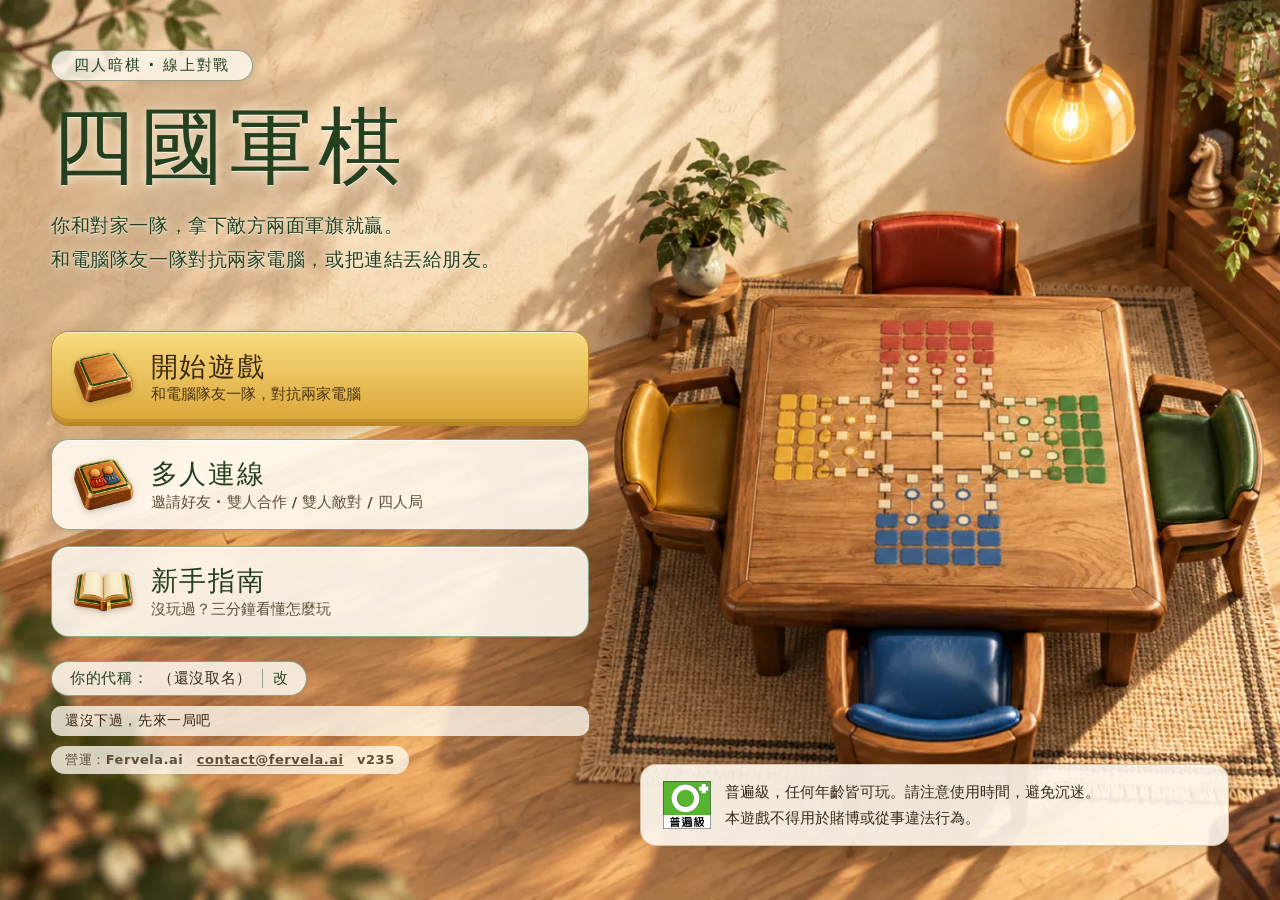
==== ui/index.html @ 12b1bbef "更新遊戲 2026-10-16 01:22" ====
<!doctype html>
<html lang="zh-Hant">
<head>
<meta charset="utf-8">
<meta name="viewport" content="width=device-width, initial-scale=1">
<!-- SEO：title 是唯一影響排名的那個（description 只決定搜尋結果的摘要長怎樣）。
     「線上版」「打開就能玩」「不用下載」是長尾關鍵字，也正是贏得過 App Store 的地方。 -->
<title>四國軍棋 線上版｜四人暗棋，打開就能玩</title>
<meta name="description" content="四個人兩兩一隊的軍棋，對家是你的隊友但你看不到他的棋子。可以一個人對三家電腦，不用下載、不用註冊、免費。">
<link rel="canonical" href="https://army.fervela.ai/ui/">
<meta property="og:type" content="website">
<meta property="og:url" content="https://army.fervela.ai/ui/">
<meta property="og:title" content="四國軍棋 線上版｜四人暗棋，打開就能玩">
<meta property="og:description" content="四個人，兩兩一隊。對家是你的隊友，但你看不到他的棋子。打開就能玩，不用下載、不用註冊。">
<meta property="og:image" content="https://army.fervela.ai/share.png">
<meta name="twitter:card" content="summary_large_image">
<link rel="stylesheet" href="theme.css?v=235">
<!-- 網站人次（T010，營運長 10/15）：Cloudflare 網站分析，不用 Cookie、不送網址參數；寫法照營運長給的一字不差 -->
<script defer src="https://static.cloudflareinsights.com/beacon.min.js" data-cf-beacon='{"token":"433e064bb2644552aaedad8b05834a93","spa":false}'></script>
</head>
<body>
<!-- 棋子的漸層：只是顏料，沒有任何遊戲意義。棋盤是 board.js 畫的，
     它只給每顆棋子 class；填什麼顏色由 theme.css 決定，這裡放的是 theme.css 引用的漸層。
     stop-color 用 CSS 變數，所以改隊色只要改 theme.css 一個地方。 -->
<svg id="paint-defs" width="0" height="0" aria-hidden="true" focusable="false"
     style="position:absolute; pointer-events:none"><defs>
  <linearGradient id="faceWood" x1="0" y1="0" x2="0" y2="1">
    <stop offset="0" stop-color="#fffdf4"/><stop offset="1" stop-color="#ead9ba"/>
  </linearGradient>
  <linearGradient id="face0" x1="0" y1="0" x2="0" y2="1">
    <stop offset="0" stop-color="#fffdf4" style="stop-color:color-mix(in srgb, var(--seat-0) 6%, #fffefa)"/>
    <stop offset="1" stop-color="#dfe6f4" style="stop-color:color-mix(in srgb, var(--seat-0) 16%, #f4ead6)"/>
  </linearGradient>
  <linearGradient id="face1" x1="0" y1="0" x2="0" y2="1">
    <stop offset="0" stop-color="#fffdf4" style="stop-color:color-mix(in srgb, var(--seat-1) 6%, #fffefa)"/>
    <stop offset="1" stop-color="#dcecdf" style="stop-color:color-mix(in srgb, var(--seat-1) 16%, #f4ead6)"/>
  </linearGradient>
  <linearGradient id="face2" x1="0" y1="0" x2="0" y2="1">
    <stop offset="0" stop-color="#fffdf4" style="stop-color:color-mix(in srgb, var(--seat-2) 6%, #fffefa)"/>
    <stop offset="1" stop-color="#f4dcd6" style="stop-color:color-mix(in srgb, var(--seat-2) 16%, #f4ead6)"/>
  </linearGradient>
  <linearGradient id="face3" x1="0" y1="0" x2="0" y2="1">
    <stop offset="0" stop-color="#fffdf4" style="stop-color:color-mix(in srgb, var(--seat-3) 6%, #fffefa)"/>
    <stop offset="1" stop-color="#f3e6c8" style="stop-color:color-mix(in srgb, var(--seat-3) 16%, #f4ead6)"/>
  </linearGradient>
  <linearGradient id="hide0" x1="0" y1="0" x2="0" y2="1">
    <stop offset="0" stop-color="#5b8bf0" style="stop-color:color-mix(in srgb, var(--seat-0) 78%, #ffffff)"/>
    <stop offset="1" stop-color="#1d4fbf" style="stop-color:color-mix(in srgb, var(--seat-0) 82%, #000000)"/>
  </linearGradient>
  <linearGradient id="hide1" x1="0" y1="0" x2="0" y2="1">
    <stop offset="0" stop-color="#4cc178" style="stop-color:color-mix(in srgb, var(--seat-1) 78%, #ffffff)"/>
    <stop offset="1" stop-color="#0f7a37" style="stop-color:color-mix(in srgb, var(--seat-1) 82%, #000000)"/>
  </linearGradient>
  <linearGradient id="hide2" x1="0" y1="0" x2="0" y2="1">
    <stop offset="0" stop-color="#c86459" style="stop-color:color-mix(in srgb, var(--seat-2) 78%, #ffffff)"/>
    <stop offset="1" stop-color="#972e22" style="stop-color:color-mix(in srgb, var(--seat-2) 82%, #000000)"/>
  </linearGradient>
  <linearGradient id="hide3" x1="0" y1="0" x2="0" y2="1">
    <stop offset="0" stop-color="#d5ac4c" style="stop-color:color-mix(in srgb, var(--seat-3) 78%, #ffffff)"/>
    <stop offset="1" stop-color="#a57914" style="stop-color:color-mix(in srgb, var(--seat-3) 82%, #000000)"/>
  </linearGradient>
</defs></svg>

<!-- 實驗中的棋路開關：用網址參數打開，預設關閉，朋友不受影響。
     例：?focus=8 ＝「集中打同一家」（量測見 engine/ai/ai.mjs 的 focusPull）。
     ⚠ 一定要放在這裡、用普通 script：模組（type=module）是延後執行的，
        寫在 app.js 裡會來不及——ai.mjs 在載入當下就讀走這個值了。 -->
<script>
  (function () {
    var f = Number(new URLSearchParams(location.search).get('focus'));
    if (isFinite(f) && f > 0) globalThis.__AI_W__ = { focusPull: f };
  })();
</script>

<!-- 進場畫面。Lynch 2026-09-05：「我希望我四國軍棋進場畫面也要是類似這樣好看的。」
     v234（B 款暖木，WO-army-1015-04）：背景改成 GPT 畫的棋館場景（img/home/bg-*.webp，
     由 theme.css 的 .landing 背景帶入），原本 board.js 斜擺畫的那盤棋拿掉——新背景圖桌上已經有一盤，
     兩盤疊在一起很怪。帶 ?room= 或 #lobby 進來的人會直接跳過這一頁。 -->
<div class="landing" id="landing" hidden>
  <div class="landing-inner">
    <div class="landing-top">
      <span class="landing-chip">四人暗棋 · 線上對戰</span>
      <h1 class="landing-title">四國軍棋</h1>
      <p class="landing-sub">你和對家一隊，拿下敵方兩面軍旗就贏。<br>和電腦隊友一隊對抗兩家電腦，或把連結丟給朋友。</p>
    </div>
    <!-- 手機上這段是空的：讓背景那張桌子露出來（卡片在下面） -->
    <div class="landing-gap" aria-hidden="true"></div>
    <div class="landing-cards">
      <!-- 卡片的 id 與點擊行為不要動（app.js 綁的是 id）；只換長相與圖示 -->
      <button class="landing-card landing-card--main" id="ldSolo">
        <img class="landing-card-icon" src="img/home/icon-start.webp?v=235" width="96" height="96" alt="">
        <span><b>開始遊戲</b><small>和電腦隊友一隊，對抗兩家電腦</small></span>
      </button>
      <button class="landing-card" id="ldOnline">
        <img class="landing-card-icon" src="img/home/icon-online.webp?v=235" width="96" height="96" alt="">
        <span><b>多人連線</b><small>邀請好友 · 雙人合作 / 雙人敵對 / 四人局</small></span>
      </button>
      <button class="landing-card" id="ldGuide">
        <img class="landing-card-icon" src="img/home/icon-guide.webp?v=235" width="96" height="96" alt="">
        <span><b>新手指南</b><small>沒玩過？三分鐘看懂怎麼玩</small></span>
      </button>
    </div>
    <div class="landing-meta">
      <p class="landing-foot">
        <button class="landing-name" id="ldRename" title="改代稱">你的代稱：<b id="ldName">—</b><span class="landing-name-edit">改</span></button>
      </p>
      <p class="landing-foot landing-stats" id="ldStats"></p>
      <div class="rating-note" id="ldRating">
        <img src="rating-general.png" width="48" height="48" alt="普遍級">
        <span>普遍級，任何年齡皆可玩。請注意使用時間，避免沉迷。<br>本遊戲不得用於賭博或從事違法行為。</span>
      </div>
      <p class="landing-foot landing-op">營運：Fervela.ai　<a href="mailto:contact@fervela.ai">contact@fervela.ai</a>　<span id="ldVer"></span></p>
    </div>
  </div>
</div>
<div class="app">
  <header class="topbar">
    <!-- 標題就是回首頁的入口（Lynch：「這頁回不到首頁？」）。
         不另外加按鈕：頂欄在手機上已經很擠，多一顆就會換行、把棋盤往下推。 -->
    <h1 class="title"><button class="title-home" id="home" title="回首頁">四國軍棋</button></h1>
    <!-- 版本號要看得到：回報問題時才分得出他看的是哪一版（Lynch 要求）。
         內容由 tools/bump-ui-version.sh 改的 ?v= 帶進來，不必另外維護。 -->
    <span class="uiver" id="uiVer" title="介面版本"></span>
    <!-- 對局代號要留在畫面上：討論棋局時大家是丟截圖的，代號不在圖裡就對不上是哪一局 -->
    <div class="gamecode" id="gameCode" title="這一局的代號，回報問題時附上它">—</div>
    <div class="turn" id="turn">準備中</div>
    <div class="controls">
      <label class="toggle debug-tools" id="modeTools" hidden>模式
        <select id="mode">
          <option value="solo" selected>單人（三家電腦）</option>
          <option value="coop">雙人合作（兩人一隊打電腦）</option>
          <option value="duelAI">雙人敵對（各帶一個電腦隊友）</option>
          <option value="duelTeam">雙人敵對（各控一整隊）</option>
        </select>
      </label>
      <!-- 手機上這一排會擠成兩列，把棋盤往下推。低頻的功能（音效、棋盤大小、
           重新開局）收進「⋯」，常用的（規則說明、認輸離開）留在外面。
           桌機不受影響：.controls-more 在寬螢幕是 display:contents，照常排成一列。 -->
      <span class="debug-tools" id="debugTools" hidden>
        <label class="toggle"><input type="checkbox" id="useSearch"> 電腦用搜尋（實驗中，目前較弱）</label>
        <label class="toggle"><input type="checkbox" id="revealAll"> 顯示全部（除錯用）</label>
      </span>
      <button class="btn debug-tools" id="sfx" hidden>音效</button>
      <button class="btn side-toggle" id="sideBtn" aria-label="座位與戰報">戰報</button>
      <button class="btn controls-toggle" id="moreBtn" aria-label="更多設定">⋯</button>
      <div class="controls-more" id="moreBox">
        <button class="btn" id="online">多人連線</button>
        <button class="btn" id="guide">規則說明</button>
        <button class="btn" id="resign">認輸離開</button>
        <label class="toggle"><input type="checkbox" id="soundOn" checked> 音效</label>
        <button class="btn" id="restart">重新開局</button>
      </div>
    </div>
  </header>

  <div class="setupbar" id="setupbar" hidden>
    <span class="setup-who" id="setupWho"></span>
    <span class="setup-timer" id="setupTimer"></span>
    <span class="setup-hint" id="setupHint">點兩顆自己的棋子即可互換位置</span>
    <span class="setup-actions">
      <button class="btn" id="btnName">代稱</button>
      <button class="btn" id="btnRandom">隨機重排</button>
      <button class="btn" id="btnSave">儲存陣型</button>
      <button class="btn" id="btnLoad">讀取陣型</button>
      <button class="btn" id="btnOtherSeat" hidden>編輯我的另一家</button>
      <button class="btn btn--primary" id="btnConfirm">確定佈陣</button>
    </span>
  </div>

  <main class="stage">
    <svg class="board" id="board" xmlns="http://www.w3.org/2000/svg"></svg>
  </main>

  <div class="modal" id="modal" hidden>
    <div class="modal-card">
      <h3 class="modal-title" id="modalTitle"></h3>
      <div class="modal-body" id="modalBody"></div>
      <div class="modal-actions" id="modalActions"></div>
    </div>
  </div>

  <!-- 配對大廳與等人畫面（v232，B 款暖木棋館）：原本是彈出框，現在是蓋住整個視窗的滿版頁。
       背景是 GPT 畫的空桌場景圖（img/lobby/），四個座位是疊在椅子上的真按鈕，內容由 app.js 的
       renderLobby／openMatchLobby（經由 lbHead、lbSeat、lbFoot）填。z-index 比彈出框低，改代稱、規則說明、被請離座的提示照樣蓋在它上面。 -->
  <div class="lobby-page" id="lobbyPage" hidden></div>

  <div class="overlay" id="overlay" hidden>
    <div class="overlay-card">
      <div class="overlay-emblem" id="overlayEmblem"></div>
      <h2 class="overlay-title" id="overlayTitle"></h2>
      <p class="overlay-sub" id="overlaySub"></p>
      <!-- 局名要出現在結算畫面：大家是丟截圖討論棋局的，代號不在圖裡就對不上是哪一局
           （Lynch：「勝利畫面希望也要秀出這局的名稱」）。 -->
      <p class="overlay-code" id="overlayCode"></p>
      <button class="btn btn--primary overlay-btn" id="overlayAgain">再玩一局</button>
    </div>
  </div>

  <aside class="side">
    <!-- 「換你囉」的橫幅（Lynch 要求）。不論輪到誰都佔一樣的高度——
         輪到別人時顯示「等 XX 出手」，所以它出現／消失不會推動下面的面板。 -->
    <div class="turnbanner" id="turnBanner"></div>
    <!-- 手機上座位與戰報收進「戰報」按鈕打開的面板，棋盤才不用跟它們搶一屏 -->
    <div class="side-sheet">
      <section class="panel">
        <h2 class="panel-title">座位</h2>
        <ul class="seats" id="seats"></ul>
      </section>
      <section class="panel">
        <h2 class="panel-title">戰報</h2>
        <ol class="log" id="log"></ol>
      </section>
    </div>
  </aside>
</div>
<script type="module" src="app.js?v=235"></script>
</body>
</html>
---- ui/theme.css ----
/* ─────────────────────────────────────────────────────────────
   theme.css — 這支檔案是「美術可以自由改」的地方。
   所有顏色、字體、尺寸、圓角、陰影都集中在這裡的變數。
   ⚠ 契約：HTML 結構與 class 名稱是程式定位用的，請不要更名或刪除；
     只改樣式與變數值。改壞了最多是難看，不會弄壞遊戲規則。
   ───────────────────────────────────────────────────────────── */
:root {
  /* 木頭質感版（2026-09-05）。方向：暖色木盤、輕陰影、字乾淨；
     立體感全部靠陰影與漸層做，不用 3D、不加圖檔（多一個檔就多一次載入）。 */
  --bg: #efe6d4;
  --panel-bg: #fffcf4;
  --panel-line: #e3d7bd;
  --ink: #241f18;
  --ink-soft: #756c5c;
  /* 盤上的字（棋子、盤邊對照表）永遠是「木頭上的墨」，跟介面文字分開兩套變數。
     這樣之後要把介面改成深色，盤上的字也不會跟著變白看不見。 */
  --board-ink: #1d1710;
  --board-ink-soft: #6b5a41;
  --line-road: #b39c76;
  --line-rail: #33291d;
  /* 棋盤木紋：三層疊出來——上方受光、細木紋、底色 */
  --wood-top: #e2c69c;
  --wood-bottom: #d3b586;
  --rail-width: 5px;
  --road-width: 1.6px;

  --seat-0: #2f5fd0;   /* 下家　藍 */
  --seat-1: #17864a;   /* 右家　綠 */
  /* v232：上家、左家照 B 款稿改成紅、黃（原本是橘 #d15a12、紫 #7c3fc4），跟大廳的紅椅、黃椅一致。
     黃色選芥末黃而不是亮黃：棋子上的字一律是深色墨（--board-ink）印在米白底上，對比 13:1；
     暗棋本身沒有字，但亮黃跟木頭盤面太接近，所以暗棋的黃邊另外壓深（見下方 .piece--seat3）。 */
  --seat-2: #b8382a;   /* 上家　紅（取稿上紅椅、紅棋的暖紅） */
  --seat-3: #c99419;   /* 左家　芥末黃 */

  --node-fill: #fffdf6;
  --camp-stroke: #c22a1f;
  --hq-fill: #fdf0cf;
  /* 暗棋不用統一的灰色，直接填該家的隊色，才分得出誰是誰 */
  --hidden-ink: #ffffff;
  --select-ring: #f59e0b;
  --move-dot: #10b981;

  --radius: 10px;
  --font: "PingFang TC", "Noto Sans TC", system-ui, sans-serif;
  --piece-font-size: 16.5px;

  /* 軍階符號顏色（CYC 風格：將官星、校官梅花、尉官槓） */
  --piece-fill: #f2f6f4;
  /* 三個階層必須是三個顏色。原本 --rank-star 與 --rank-bar 是同一個色碼 #e8b923，
     等於將官和尉官同色；--rank-plum 的橘褐跟黃只差約 30° 色相，小尺寸分不開。
     改成金／藍／灰：色相拉到最遠，而且明度本身就在講強弱（金最亮 → 灰最暗）。
     規格見 docs/piece-symbols-spec.md。 */
  --rank-star: #C77800;   /* 將官　金 */
  --rank-plum: #1D4ED8;   /* 校官　藍 */
  --rank-bar:  #5B6B7F;   /* 尉官　灰 */
  --rank-special: #B91C1C; /* 地雷、炸彈　深紅 */
  --rank-tool: #5B6B7F;   /* 工兵　灰（與尉官同層） */
  --rank-mine: #B91C1C;   /* 地雷　深紅 */
  --rank-bomb: #B91C1C;   /* 炸彈　深紅 */
  --rank-flag: #C77800;   /* 軍旗　金 */

  /* ── B 款暖木棋館（v231，照 GPT 視覺稿 四國軍棋B款_其餘畫面_1015）──
     全站按鈕只剩兩種：
     主按鈕＝暖金漸層實心、深棕字（稿上「換你囉」「坐下等人」）；
     次按鈕＝米白底＋深綠細框＋深綠字（稿上「我準備好了」「先跟電腦下一局」）。
     原本的藍色實心／藍框藍字按鈕全部取消——藍色留給「藍家」這個隊色，不再兼任按鈕色。 */
  --btn-primary-top: #f8dc7e;
  --btn-primary-bottom: #dba63a;
  --btn-primary-edge: #b98728;     /* 主按鈕的外框與底緣，做出一點厚度 */
  --btn-primary-ink: #3a2810;
  --btn-secondary-bg: #fffaf0;
  --btn-secondary-hover: #f6efdd;
  --btn-secondary-ink: #2d5a3a;
  --btn-secondary-line: #2d5a3a;
  /* 頁面底色：暖米色，上方受光（純 CSS 漸層，不畫任何插圖） */
  --bg-glow: rgba(255, 248, 230, .85);
  /* 棋盤外圈的木桌邊：比盤面深的胡桃木色 */
  --table-rim-top: #a8743f;
  --table-rim-bottom: #77491f;
  --table-rim-dark: #5a3616;
}

/* ── 夜間版（實驗中）─────────────────────────────────────────
   深色的桌面會讓木頭棋盤浮出來，那正是 Lynch 看上的那個象棋站的作法。
   只要在 <body> 加 data-skin="night" 就生效，盤上的字用的是 --board-ink，
   不受影響。想預設打開就把這一段的選擇器換成 :root。
   ui/style-lab.html 右上角有切換鈕，可以直接比較。 */
body[data-skin="night"] {
  --bg: #17130f;
  --panel-bg: #221c16;
  --panel-line: #382e24;
  --ink: #f2e9d9;
  --ink-soft: #a3947e;
  --line-road: #a68d68;
  /* 按鈕在深色底上：金色主按鈕本來就夠亮，只壓暗一點；
     次按鈕的深綠字在深底上會看不見，改成淺綠字＋中綠框。 */
  --btn-primary-top: #ecc865;
  --btn-primary-bottom: #c48d2a;
  --btn-primary-edge: #8a6420;
  --btn-primary-ink: #2a1c08;
  --btn-secondary-bg: #2b241c;
  --btn-secondary-hover: #362d23;
  --btn-secondary-ink: #acd6ab;
  --btn-secondary-line: #6f9f72;
  --bg-glow: rgba(120, 86, 40, .22);
  --table-rim-top: #6e4a28;
  --table-rim-bottom: #4a2f17;
  --table-rim-dark: #2e1c0c;
}
body[data-skin="night"] .panel { box-shadow: 0 1px 2px rgba(0,0,0,.4), 0 10px 24px rgba(0,0,0,.35); }
body[data-skin="night"] .board { box-shadow: 0 18px 44px rgba(0,0,0,.55), inset 0 0 0 1px rgba(255,255,255,.12); }
body[data-skin="night"] .log li { border-bottom-color: rgba(255,255,255,.07); }
body[data-skin="night"] .setupbar { border-color: var(--panel-line); }

* { box-sizing: border-box; }
/* ⚠️ 手機下拉會觸發瀏覽器的「拉一下重新整理」，一整局就沒了（Lynch 實測回報）。
   contain 只擋住捲動溢位傳給瀏覽器外框，頁面內部照樣捲得動。
   放 html 與 body 兩層是因為各家瀏覽器認的層級不一樣。 */
html, body { overscroll-behavior-y: contain; }
body {
  margin: 0; color: var(--ink);
  /* 暖米色的房間：上方一團柔光往下淡出（B 款）。只用漸層，不放圖、不畫插圖。 */
  background: radial-gradient(120% 60% at 50% 0%, var(--bg-glow), rgba(255,255,255,0) 70%), var(--bg);
  font-family: var(--font);
  /* 全站禁止假造粗體／斜體：沒有那個字面時寧可用最接近的真字面，也不要描兩次 */
  font-synthesis: none; -webkit-font-synthesis: none;
  /* 棋盤是拿來拖棋子的，不是拿來選字的。不擋的話拖曳會變成框選文字，點擊判定跟著壞掉。 */
  -webkit-user-select: none; user-select: none;
}
.log, .modal input { -webkit-user-select: text; user-select: text; }
.app {
  display: grid; grid-template-columns: 1fr 280px; grid-template-rows: auto 1fr;
  gap: 12px; padding: 12px; height: 100vh; height: 100dvh;
}
.topbar { grid-column: 1 / -1; display: flex; align-items: center; gap: 16px; }
.title { font-size: 18px; margin: 0; }
/* 標題＝回首頁。做成按鈕但長得像標題，滑過去才提示可以按。 */
.title-home {
  font: inherit; color: inherit; background: none; border: 0; padding: 0; margin: 0;
  cursor: pointer; letter-spacing: inherit;
}
.title-home:hover { color: var(--btn-secondary-ink); }
.turn { font-weight: 700; padding: 4px 12px; border-radius: 999px; border: 1px solid transparent; }
/* 輪到自己：標題那行整個亮起來，還有一顆會呼吸的點（只有桌機看得到；手機 .turn 是隱藏的）。
   padding 與邊框「平常就留著」，所以亮起來的時候版面不會跳。
   v231：從藍色改成跟「換你囉」同一套暖金。 */
.turn.is-my-turn {
  background: linear-gradient(180deg, var(--btn-primary-top), var(--btn-primary-bottom));
  color: var(--btn-primary-ink); border-color: var(--btn-primary-edge);
  box-shadow: 0 0 0 4px color-mix(in srgb, var(--btn-primary-bottom) 22%, transparent);
}
.turn.is-my-turn::before {
  content: ''; display: inline-block; width: 8px; height: 8px; border-radius: 50%;
  background: var(--btn-primary-ink); margin-right: 8px; vertical-align: 1px;
  animation: turn-pulse 1.4s ease-in-out infinite;
}
@keyframes turn-pulse { 0%,100% { opacity: 1 } 50% { opacity: .25 } }
/* 棋盤本身也發光（inset，不改變任何尺寸）。v231：藍光改成暖金，跟木桌、金色橫幅同一調。 */
.board.is-my-turn {
  box-shadow: inset 0 0 0 1px rgba(60,35,12,.35), inset 0 0 0 4px var(--btn-primary-bottom),
              inset 0 0 26px color-mix(in srgb, var(--btn-primary-top) 45%, transparent);
}
.controls { margin-left: auto; display: flex; align-items: center; gap: 12px; }
.toggle { font-size: 13px; color: var(--ink-soft); }
/* 次按鈕（預設）：米白底、深綠細框、深綠字、膠囊圓角。
   ⚠ 只准用 transform／顏色做按下的回饋，不准改 padding、邊框寬度這類會動到尺寸的東西——
     手機上點一下就讓版面跳，是 Lynch 回報過的「畫面晃得很嚴重」。 */
.btn {
  font: inherit; padding: 6px 14px; border-radius: 999px;
  border: 1px solid var(--btn-secondary-line); background: var(--btn-secondary-bg); cursor: pointer;
  color: var(--btn-secondary-ink); font-weight: 600;
  box-shadow: 0 1px 0 rgba(90,64,28,.10), 0 2px 6px rgba(90,64,28,.08);
  transition: background .12s ease, transform .06s ease;
}
.btn:hover { background: var(--btn-secondary-hover); }
.btn:active { transform: translateY(1px); }
.btn:disabled { opacity: .45; cursor: default; }

/* 木桌邊（B 款）：棋盤放在一張厚實的木桌上。
   ⚠ 桌邊做在 .stage（外層）而不是 .board（svg）上：board.js 用 svg 的
     getBoundingClientRect 換算平移與縮放，在 svg 上加邊框或 padding 會讓手指位置對不準。
   全部是 CSS 漸層與陰影，不是插圖。 */
.stage {
  display: grid; place-items: center; min-height: 0;
  padding: 12px; border-radius: 22px;
  background:
    repeating-linear-gradient(92deg, rgba(60,32,10,.07) 0 2px, rgba(60,32,10,0) 2px 9px),
    linear-gradient(180deg, var(--table-rim-top), var(--table-rim-bottom));
  box-shadow:
    0 3px 0 var(--table-rim-dark),                 /* 桌板的厚度 */
    0 16px 34px rgba(70,44,18,.32),                /* 落在地上的影子 */
    inset 0 1px 0 rgba(255,232,196,.45),           /* 桌邊上緣受光 */
    inset 0 -2px 0 rgba(40,22,8,.35);
}
.board {
  width: 100%; height: 100%; max-height: 100%;
  /* 木頭桌面：受光的高光 + 細木紋 + 底色漸層。全部是 CSS 漸層，沒有圖檔要載。 */
  background:
    /* 一層很淡的木紋（原本兩層條紋太明顯，Lynch：「漸層色我覺得沒有很好看」），
       加一點點四周壓暗，讓中間自然亮起來——不用刺眼的白色高光。 */
    radial-gradient(105% 78% at 50% 42%, rgba(255,255,255,.18), rgba(120,84,40,.10) 78%, rgba(90,60,25,.16) 100%),
    repeating-linear-gradient(91deg, rgba(104,70,30,.035) 0 3px, rgba(104,70,30,0) 3px 11px),
    linear-gradient(178deg, var(--wood-top), var(--wood-bottom));
  /* 盤面嵌在木桌邊裡：外陰影交給 .stage，這裡只留一圈嵌入的內陰影 */
  border-radius: 12px;
  box-shadow: inset 0 0 0 1px rgba(60,35,12,.35), inset 0 2px 6px rgba(60,35,12,.22),
              inset 0 -18px 30px rgba(90,60,25,.10);
  /* 單指平移、雙指縮放都交還給瀏覽器（manipulation 只關掉「連點兩下放大」的延遲）。
     放大之後要能拖著看棋盤的別的地方——這需要單指平移，所以佈陣的拖曳互換
     必須拿掉，改成純點選（Lynch 的解法）。兩者不能並存。 */
  touch-action: manipulation;
  -webkit-tap-highlight-color: transparent; }

.side { display: flex; flex-direction: column; gap: 12px; min-height: 0; }
/* ⚠ 只有「戰報」那一塊可以被壓縮，座位表不行。
   座位表被壓到的時候會**少顯示一家**——Lynch 實機：斷線回來之後
   「胖球小可愛可以玩，但我的介面看不到他」，其實是第四列被切掉了。 */
.side-sheet { display: contents; }                 /* 桌機：不存在，面板照常排在側欄 */
.side-toggle { display: none; }
.side > .turnbanner, .side .panel { flex: 0 0 auto; }
.side .panel:has(.log) { flex: 1 1 auto; min-height: 120px; }
.panel {
  background: var(--panel-bg); border-radius: var(--radius);
  padding: 10px 12px; border: 1px solid var(--panel-line); min-height: 0;
  display: flex; flex-direction: column;
  box-shadow: 0 1px 2px rgba(90,64,28,.06), 0 6px 16px rgba(90,64,28,.05);
}
.panel-title { font-size: 12px; margin: 0 0 8px; color: var(--ink-soft); font-weight: 600;
  letter-spacing: .12em; text-transform: none; }
.seats { list-style: none; margin: 0; padding: 0; display: grid; gap: 6px; }
.seat { display: flex; align-items: center; gap: 8px; font-size: 14px; }
.seat-dot { width: 10px; height: 10px; border-radius: 50%; }
.seat.is-turn { font-weight: 700; }
.seat.is-out { opacity: .45; text-decoration: line-through; }
.seat-note { margin-left: auto; font-size: 12px; color: var(--ink-soft); }
.log { list-style: none; margin: 0; padding: 0; overflow-y: auto; font-size: 13px;
  display: grid; gap: 0; font-variant-numeric: tabular-nums;
  /* 底部淡出：讓「還有更多」看得出來，而不是被硬切一刀 */
  -webkit-mask-image: linear-gradient(180deg, #000 calc(100% - 18px), transparent);
  mask-image: linear-gradient(180deg, #000 calc(100% - 18px), transparent);
}
.log li { color: var(--ink-soft); padding: 4px 2px; line-height: 1.45;
  border-bottom: 1px solid rgba(120,95,55,.10); }
.log li:last-child { border-bottom: 0; }
.log li.is-big { color: var(--ink); font-weight: 600; }

/* 棋盤元素 */
.rail { stroke: var(--line-rail); stroke-width: var(--rail-width); fill: none;
  stroke-linecap: round; stroke-linejoin: round; }
.road { stroke: var(--line-road); stroke-width: var(--road-width); }
/* 點位：木頭上的象牙色格子，下緣一道極輕的陰影就有浮起來的感覺 */
.node { fill: var(--node-fill); stroke-width: 2.5; }
.layer-nodes { filter: drop-shadow(0 1px 0.5px rgba(80,55,25,.28)); }
.node--camp { stroke: var(--camp-stroke); stroke-width: 4; }
.node--hq { fill: var(--hq-fill); stroke-width: 3; }
.node--center { stroke: #6b5a41; }
.piece { cursor: default; }
.piece--mine { cursor: pointer; }
.piece-label { font-size: var(--piece-font-size); text-anchor: middle; dominant-baseline: central; pointer-events: none; }

.is-selected .piece-box { stroke: var(--select-ring); stroke-width: 4; }
.move-dot { fill: var(--indicator, var(--move-dot)); stroke: #fff; stroke-width: 2; cursor: pointer; }
.move-dot--capture { fill: none; stroke: var(--indicator, var(--move-dot)); stroke-width: 4;
  paint-order: stroke; filter: drop-shadow(0 0 2px #fff); }
.move-target { cursor: pointer; }
.flag-mark { fill: var(--camp-stroke); font-size: 11px; text-anchor: middle; }

/* 佈陣列 */
/* [hidden] 必須明確蓋過 display:flex，否則開局後佈陣列不會消失 */
.setupbar[hidden] { display: none; }
.setupbar {
  grid-column: 1 / -1; display: flex; align-items: center; gap: 12px;
  background: var(--panel-bg); border: 1px solid #e7dfcc; border-radius: var(--radius);
  padding: 8px 12px; font-size: 14px;
}
.setup-who { font-weight: 700; }
.setup-timer { font-variant-numeric: tabular-nums; font-weight: 700; }
.setup-timer.is-urgent { color: var(--camp-stroke); }
.setup-hint { color: var(--ink-soft); font-size: 13px; }
.setup-hint.is-error { color: var(--camp-stroke); }
.setup-actions { margin-left: auto; display: flex; gap: 8px; }
/* 主按鈕：暖金漸層實心、深棕字、膠囊、輕微立體（上緣亮邊＋下緣深邊＋落影）。
   邊框寬度跟次按鈕一樣是 1px，兩種按鈕並排時高度一致。 */
.btn--primary {
  background: linear-gradient(180deg, var(--btn-primary-top), var(--btn-primary-bottom));
  color: var(--btn-primary-ink); border-color: var(--btn-primary-edge); font-weight: 700;
  box-shadow: inset 0 1px 0 rgba(255,250,225,.75), inset 0 -2px 0 rgba(120,80,15,.22),
              0 2px 0 var(--btn-primary-edge), 0 4px 10px rgba(120,80,15,.22);
}
.btn--primary:hover {
  filter: brightness(1.04);
  background: linear-gradient(180deg, var(--btn-primary-top), var(--btn-primary-bottom));
}
.seat.is-ready .seat-note { color: var(--move-dot); }

/* 棋子與軍階符號 */
/* 看得到身分的棋子：底色帶一點該家的顏色，跟米色棋盤拉開對比。
   原本一律用近乎白色的 #f2f6f4，Lynch 實機回報「我方顏色有點淺，對比不足」。
   ⚠ 暗棋（piece--hidden）的整塊實色規則在下面，選擇器更精確，不會被這條蓋掉。 */
/* 棋子的立體感。
   ⚠ 原本把 filter 掛在整層（.layer-pieces）上，結果**文字被一起送進濾鏡點陣化，
     小字就糊掉了**（Lynch 實機：「我方棋子我覺得字很糊」）。
   現在只給方框本身一道**零模糊**的實心陰影：文字不在濾鏡裡，所以維持向量的銳利度，
   而且零模糊的陰影比高斯模糊便宜得多，一盤上百顆也不掉幀。 */
.piece-box { filter: drop-shadow(0 1.5px 0 rgba(74,48,18,.42)); }
.piece-box { fill: url(#faceWood); stroke-width: 3; }
/* 看得到身分的棋子：木頭面帶一點該家的顏色（漸層定義在 index.html 的 #paint-defs）。
   Lynch 實機回報過「我方顏色有點淺，對比不足」，所以下緣的顏色壓得比上緣重。 */
.piece--seat0 .piece-box { fill: url(#face0); }
.piece--seat1 .piece-box { fill: url(#face1); }
.piece--seat2 .piece-box { fill: url(#face2); }
.piece--seat3 .piece-box { fill: url(#face3); }
/* ⚠ 字重不要開到 800。蘋方（PingFang TC）沒有 800 這個字面，
   瀏覽器就會**自己假造粗體**——做法是把同一個字略微位移再描一次，
   看起來就是「重疊」與模糊（Lynch 一眼看出來：「會不會是有重疊造成？」）。
   600（Semibold）是蘋方真的有的字面，配上 font-synthesis: none 之後，
   任何系統都只會用真的字面，不會再假造。 */
.piece-label { font-weight: 600; fill: var(--board-ink); }
/* 暗棋填該家的隊色（上淺下深＝有厚度），一眼分得出是哪一家 */
.piece--hidden.piece--seat0 .piece-box { fill: url(#hide0); }
.piece--hidden.piece--seat1 .piece-box { fill: url(#hide1); }
.piece--hidden.piece--seat2 .piece-box { fill: url(#hide2); }
.piece--hidden.piece--seat3 .piece-box { fill: url(#hide3); }
/* v232 黃家：芥末黃跟木頭盤面的明度很接近（對比只有約 1.2～2.2），
   邊框壓成深芥末，暗棋才不會融進盤面；選取框原本是琥珀色，落在黃棋上看不出來，黃家改用深棕。
   ⚠ 只改 stroke 顏色，不改線寬：選中時棋子不能變大（大小在這遊戲裡是階級訊號）。 */
.piece--hidden.piece--seat3 .piece-box { stroke: #8a6410; }
.piece--seat3.is-selected .piece-box { stroke: #4a2c0c; }

.piece-label { font-size: var(--piece-font-size); text-anchor: middle; dominant-baseline: central;
  pointer-events: none; fill: var(--board-ink); }
/* ⚠ 棋子上的東西**一律不加濾鏡**。
   Lynch 連續兩次回報字不夠銳利，最後把軍階符號那道亮邊也拿掉才乾淨——
   濾鏡會把整個群組（含文字）先點陣化再貼回去，小字一定糊。
   立體感只保留在方框的零模糊陰影上（那是形狀，不是文字）。 */
.badge { filter: none; }
.piece-label { filter: none; text-rendering: optimizeLegibility; }
.ins--star { fill: var(--rank-star); }
.ins--plum circle { fill: var(--rank-plum); }
.ins--bar { fill: var(--rank-bar); }
.ins--tool { fill: var(--rank-tool); }
.ins--tool-handle { stroke: var(--rank-tool); stroke-width: 2.2; stroke-linecap: round; }
.ins--mine { fill: var(--rank-mine); }
.ins--mine-spikes { stroke: var(--rank-mine); stroke-width: 1.6; }
.ins--bomb { fill: var(--rank-bomb); }
.ins--bomb-fuse { stroke: var(--rank-bomb); stroke-width: 1.6; fill: none; stroke-linecap: round; }
.ins--flag { fill: var(--rank-flag); }
.ins--flag-pole { stroke: var(--ink); stroke-width: 1.6; }

/* 換手鈕：一機兩人才會出現。**不要浮在棋盤上**——Lynch 在手機上被它擋住整個中央
   （「太礙眼，拿掉，或是放別地方不要擋到畫面」）。改成排在棋盤下方的一般元素，
   棋盤本身不會被推動，只有下面的面板往下挪。 */
.handoff { display: block; margin: 10px auto 0; padding: 14px 28px; font-size: 16px;
  box-shadow: 0 6px 20px rgba(0,0,0,.18); }
.stage { position: relative; }

/* 結局畫面 */
.overlay[hidden] { display: none; }
.overlay {
  position: fixed; inset: 0; display: grid; place-items: center; z-index: 20;
  padding: 12px; overflow-y: auto;
  background: rgba(24, 20, 14, .55); backdrop-filter: blur(3px);
  animation: overlay-in .28s ease-out;
}
@keyframes overlay-in { from { opacity: 0 } to { opacity: 1 } }
.overlay-code {
  margin: 2px 0 14px; font-size: 13px; letter-spacing: .08em;
  color: var(--muted, #8a8172); font-variant-numeric: tabular-nums;
}
.overlay-card {
  background: var(--panel-bg); border-radius: 20px; padding: 36px 52px; text-align: center;
  box-shadow: 0 24px 60px rgba(0,0,0,.35); animation: card-in .34s cubic-bezier(.2,1.2,.4,1);
  /* 結算的統計比一句「獲勝」長很多，手機上一定超出螢幕。
     沒有高度上限的話會被切掉而且捲不動（Lynch 手機實測：「最後的戰績無法下拉」）。 */
  min-width: 320px; max-width: 100%; max-height: 92vh; max-height: 92dvh; overflow-y: auto;
}
@keyframes card-in { from { transform: translateY(18px) scale(.94); opacity: 0 } to { transform: none; opacity: 1 } }
.overlay-emblem { font-size: 56px; line-height: 1; margin-bottom: 10px; }
.overlay-title { margin: 0 0 6px; font-size: 30px; letter-spacing: .04em; }
.overlay-title.is-win { color: var(--rank-star); }
.overlay-title.is-lose { color: var(--ink-soft); }
.overlay-sub { margin: 0 0 22px; color: var(--ink-soft); font-size: 14px; }
.overlay-btn { padding: 12px 28px; font-size: 16px; }

/* 上一步的痕跡 */
.last-path { fill: none; stroke-width: 5; opacity: .38; stroke-linejoin: round; stroke-linecap: round;
  stroke-dasharray: 6 7; }
.last-from { fill: none; stroke-width: 3; opacity: .55; stroke-dasharray: 4 4; }
/* 上一步的落點：跟棋子同尺寸的虛線外框。不能用「比較大」來標記——
   這個遊戲的玩家整局都在比大小，體積上的差異會被讀成階級差異。 */
.last-to { fill: none; stroke-width: 3; opacity: .95; stroke-dasharray: 7 3; }

.piece-hit { cursor: inherit; }
.piece--mine { cursor: grab; }
.piece--mine.is-dragging { cursor: grabbing; opacity: .55; }

/* 對話框（陣型管理） */
.modal[hidden] { display: none; }
.modal { position: fixed; inset: 0; z-index: 30; display: grid; place-items: center;
  background: rgba(24,20,14,.45); backdrop-filter: blur(2px); }
/* 視窗永遠不能寬過螢幕：min-width 固定 340px 時，窄手機上會整個被推出畫面 */
.modal-card { background: var(--panel-bg); border-radius: 16px; padding: 22px 24px;
  min-width: min(340px, 100%); max-width: min(460px, calc(100vw - 24px));
  box-shadow: 0 18px 46px rgba(0,0,0,.3); }
.modal-title { margin: 0 0 14px; font-size: 17px; }
/* 46vh 太矮：多人連線視窗有三個開房選項＋輸入房號那一段，會被切在半空中。
   （Lynch 加了「加入遊戲」之後就頂到了。）拉到 62vh，還是會捲，只是不會一開就被切。 */
/* grid 的欄位一定要 minmax(0,1fr)：預設 min-width:auto 會讓長網址那一列
   把整個內容區撐寬，視窗裡就變成左右都要捲（實測：複製鈕與右邊那個座位被切掉）。 */
.modal-body { display: grid; grid-template-columns: minmax(0, 1fr); gap: 8px;
  max-height: 62vh; max-height: 62dvh; overflow-y: auto; overflow-x: hidden; }
.modal-actions { display: flex; gap: 8px; justify-content: flex-end; margin-top: 18px; }
.modal input[type="text"] { font: inherit; padding: 9px 12px; border-radius: 10px;
  border: 1px solid var(--line-road); width: 100%; background: #fff; color: var(--ink); }
.saved-row { display: flex; align-items: center; gap: 10px; padding: 9px 12px; border-radius: 10px;
  border: 1px solid #e7dfcc; background: #fff; }
.saved-name { font-weight: 600; }
.saved-date { color: var(--ink-soft); font-size: 12px; }
.saved-row .btn { padding: 4px 10px; font-size: 13px; }
.saved-row .spacer { margin-left: auto; }
.modal-empty { color: var(--ink-soft); font-size: 14px; padding: 8px 2px; }
.btn--danger { color: var(--camp-stroke); border-color: var(--camp-stroke); }

/* 走法提示的顏色＝看棋的人自己的隊色 */
.ind-seat0 { --indicator: var(--seat-0); }
.ind-seat1 { --indicator: var(--seat-1); }
.ind-seat2 { --indicator: var(--seat-2); }
.ind-seat3 { --indicator: var(--seat-3); }

/* 轉角圓弧：畫粗一點，讓它明顯是「可以順著滑過去的鐵路圓角」 */
.rail--arc { stroke-width: calc(var(--rail-width) + 1px); stroke-linecap: round; }

/* 對局代號：要在截圖裡看得清楚，但不能搶走棋盤的注意力。
   用等寬字，字母和數字才不會因為字寬不同而看錯。 */
.gamecode {
  font-family: ui-monospace, SFMono-Regular, Menlo, monospace;
  font-size: 14px;
  font-weight: 600;
  letter-spacing: .1em;
  padding: 3px 9px;
  border-radius: 6px;
  border: 1px solid var(--line);
  color: var(--ink);            /* 截圖縮小後還要看得清楚，不能用淡色 */
  background: var(--surface);
  white-space: nowrap;
  cursor: pointer;               /* 按一下就複製 */
  transition: background .15s, color .15s, border-color .15s;
}
.gamecode:hover { border-color: var(--ink-dim); }
.gamecode.is-copied {
  background: var(--ok, #1a7f5a);
  border-color: transparent;
  color: #fff;
}

/* 新手指南 */
/* 指南要夠寬才讀得順。modal-card 預設 max-width: 460px 會把內容夾到要左右捲，
   所以這裡把含有 .guide 的那張卡片放寬。 */
/* 高度一律再寫一次 dvh：LINE 這類 App 內建瀏覽器的 100vh 不含它自己的工具列，
   算出來比實際看得到的還高，底部按鈕列就會壓到說明文字（Lynch 用 LINE 開實測）。
   dvh 是實際可視高度；不支援的舊瀏覽器會忽略這一行，退回上面的 vh。 */
.modal-card:has(.guide) { max-width: min(92vw, 820px); max-height: 90vh; max-height: 90dvh; overflow: hidden;
  display: flex; flex-direction: column; }
/* 指南要自己管捲動：.modal-body 預設 max-height: 46vh 會把整份指南夾扁，
   動畫棋盤的最後一排（軍旗）就被切掉，那整段就白講了。 */
.modal-card:has(.guide) .modal-body { min-height: 0; display: flex; max-height: none; overflow: visible; }
.guide { display: flex; flex-direction: column; width: min(86vw, 760px); max-width: 100%; }
.guide-body, .guide-body * { overflow-wrap: anywhere; }
/* 分頁要釘在最上面：往下捲內文時，切換的按鈕不能跟著捲不見。 */
.guide-tabs {
  display: flex; gap: 6px;
  position: sticky; top: 0; z-index: 2;
  background: var(--panel-bg);
  padding: 2px 0 10px;
}
/* 用較高的選擇器特異度，否則 .btn 自己的 color 會蓋過來，選中的分頁會變成一塊黑色 */
/* v231：選中的分頁＝次按鈕反白（深綠底、米白字），跟全站按鈕同一套顏色 */
.guide-tabs .guide-tab.is-on {
  background: var(--btn-secondary-ink);
  color: var(--btn-secondary-bg);   /* 不是 --surface：那個變數不存在，字色會回退成跟背景同色 */
  border-color: var(--btn-secondary-ink);
}
/* 捲動發生在這一層（不是整張卡片），分頁才釘得住 */
.guide { max-height: 82vh; max-height: 82dvh; overflow: hidden; }
.guide-body { flex: 1; min-height: 0; overflow-y: auto; line-height: 1.75; font-size: 16px; }
.guide-body h3 { font-size: 17px; margin: 18px 0 6px; }
.guide-body h3:first-child { margin-top: 0; }
.guide-body p { margin: 6px 0; }
.guide-body ul, .guide-body ol { margin: 6px 0; padding-left: 22px; }
.guide-body li { margin: 3px 0; }
.guide-body b { color: var(--ink); }
.guide-body { color: var(--ink); }
.g-rank { font-weight: 600; letter-spacing: .04em; }

/* 新手指南的圖示與動畫 */
/* display: contents 會蓋過 [hidden] 的 display:none，一定要明寫這一條 */
.debug-tools { display: contents; }
.debug-tools[hidden] { display: none !important; }

/* 規則說明是新手唯一的入口，要顯眼，但**不要用主色**——
   一個畫面上同時好幾顆亮藍，反而看不出哪個才是現在該按的（GPT 回饋）。
   用外框強調就夠：主色留給當下真正的主要操作（確定佈陣、換你囉）。 */
/* v231：次按鈕本身就是外框樣式，這裡只加粗外框強調，不再用藍色。 */
#guide { font-weight: 700; box-shadow: inset 0 0 0 1px var(--btn-secondary-line); }

/* 「⋯」與它收起來的那一組。桌機：完全不出現，內容照常排在工具列上。 */
.controls-toggle { display: none; }
.controls-more { display: contents; }
@media (max-width: 620px) {
  .controls-toggle { display: inline-flex; align-items: center; }
  .controls { position: relative; }
  .controls-more {
    display: none; position: absolute; right: 0; top: calc(100% + 6px); z-index: 25;
    background: var(--panel-bg); border: 1px solid var(--panel-line); border-radius: 12px;
    padding: 10px 12px; box-shadow: 0 12px 30px rgba(70,48,22,.22);
    flex-direction: column; align-items: stretch; gap: 10px; min-width: 168px;
  }
  .controls-more.is-open { display: flex; }
  .controls-more .btn { width: 100%; }
}
.g-svg { display: block; margin: 10px auto 6px; width: 100%; max-width: 420px; height: auto; }
.g-t { font-size: 11px; fill: var(--ink); }
.g-t--seat { font-size: 13px; font-weight: 700; fill: #fff; }
.g-t--tiny { font-size: 10.5px; fill: var(--ink-soft); }
.g-t--em { font-size: 11px; font-weight: 700; fill: var(--ink); }
.g-seat { stroke: none; }
.g-seat0 { fill: var(--seat-0); } .g-seat1 { fill: var(--seat-1); }
.g-seat2 { fill: var(--seat-2); } .g-seat3 { fill: var(--seat-3); }
.g-mate { stroke: var(--ink-soft); stroke-width: 2; stroke-dasharray: 5 4; fill: none; }
.g-arrow { stroke: var(--ink-soft); stroke-width: 1.6; fill: none; }
.g-arrowhead { fill: var(--ink-soft); }
.g-chip, .g-node { fill: var(--node-fill); stroke: var(--seat-0); stroke-width: 2; }
.g-hq { fill: var(--hq-fill); stroke: var(--seat-0); stroke-width: 2; }
.g-camp { fill: none; stroke: var(--camp-stroke); stroke-width: 3; }
.g-road { stroke: var(--line-road); stroke-width: var(--road-width); }
.g-rail { stroke: var(--line-rail); stroke-width: var(--rail-width); }
.g-ins .ins { fill: var(--seat-2); stroke: none; }
.g-ins .ins--tool-handle, .g-ins .ins--tool { fill: none; stroke: var(--seat-0); stroke-width: 1.6; }
.g-ins .ins--tool { fill: var(--seat-0); }

.demo { display: grid; gap: 10px; justify-items: center; }
/* 裁切後是「直的」（一家的陣地高大於寬），所以要用高度限制，
   用寬度限制會超出視窗被切掉——軍旗在最下面那排，切掉就整段白講。 */
/* 寬度吃滿、高度封頂：走子示範的鏡頭是橫的（鐵路橫跨整盤），
   只用高度限制會讓它縮在中間看不清楚；佈陣示範是直的，仍然由 max-height 收住。 */
.demo-board { width: 100%; max-height: 52vh; max-height: 52dvh; height: auto; }
.demo-box { fill: var(--node-fill); stroke: var(--seat-0); stroke-width: 2; }
.demo-hq { fill: var(--hq-fill); stroke: var(--seat-0); stroke-width: 2.4; }
.demo-camp { fill: none; stroke: var(--camp-stroke); stroke-width: 3; }
.demo-name { font-size: 11px; fill: var(--ink); }
.demo-ins .ins { fill: var(--seat-2); stroke: none; }
.demo-cell { transition: opacity .3s; }
.demo-cell.is-flash .demo-box, .demo-cell.is-flash .demo-hq { stroke: var(--select-ring); stroke-width: 4; }
.demo-cell.is-gone { opacity: .12; }
.demo-foe { transition: none; }
.demo-foe.is-moving { transition: transform .9s ease-in-out; }
.demo-foe-box { fill: var(--seat-1); }
.demo-foe-name { font-size: 11px; fill: #fff; font-weight: 600; }
.demo-board.is-win .demo-cell { opacity: .25; }
/* 說明文字跟指南其他頁一樣大：13.5px 在桌機上太小（Lynch 回報）。 */
.demo-caption { font-size: 16px; line-height: 1.7; text-align: center; min-height: 2.8em; }
/* 按鈕列釘在可視範圍底部：手機上不捲動就看不到「下一步」，
   使用者會以為指南只有第一頁（Lynch 手機實測：「一開始沒下拉我還以為就這樣要開始」）。 */
/* 導覽列被搬到彈窗的動作列，跟「開始玩」同一排，所以不再需要 sticky 與底色 */
.demo-bar { display: flex; align-items: center; gap: 10px; }
.modal-actions:has(.demo-bar) { justify-content: space-between; align-items: center; }
.demo-dots { white-space: nowrap; }
/* 手機：五個控制項擠一排會超出畫面（實測 390px 寬的畫面上，「開始玩」的右邊
   落在 431px，整顆被切掉，頁碼也被擠成直排）。改成兩列：
   上一步／頁碼／下一步 一列，自動播放與開始玩一列。
   用 display:contents 把 .demo-bar 的按鈕交給外層的 grid 排，不必改 DOM 結構。 */
@media (max-width: 560px) {
  .modal-actions:has(.demo-bar) {
    display: grid; grid-template-columns: 1fr auto 1fr; gap: 10px; align-items: center;
  }
  .modal-actions .demo-bar { display: contents; }
  .modal-actions .demo-prev { grid-area: 1 / 1; }
  .modal-actions .demo-dots { grid-area: 1 / 2; text-align: center; }
  .modal-actions .demo-next { grid-area: 1 / 3; }
  .modal-actions .demo-play { grid-area: 2 / 1 / 3 / 2; }
  .modal-actions:has(.demo-bar) > .btn--primary { grid-area: 2 / 2 / 3 / 4; }
  .modal-actions .demo-btn, .modal-actions:has(.demo-bar) > .btn--primary { width: 100%; }
}
.demo-dots { font-size: 12px; color: var(--ink-soft); }
.demo-btn:disabled { opacity: .4; cursor: default; }


/* ── 窄螢幕：手機實機回報，桌機的雙欄在這裡完全不能用 ─────────────────
   問題（Android Chrome 實測）：
   1. 雙欄沒收合 → 棋盤被擠到左下角不到 150px，根本點不到
   2. 容器太窄 → 中文自動折行，「四國軍棋」「確定佈陣」變成一個字一行
   3. 模式下拉右側被裁掉
   收成單欄：棋盤佔滿寬度置頂，座位／戰報移到下面。 */
@media (max-width: 760px) {
  .app {
    grid-template-columns: 1fr;          /* 單欄 */
    grid-template-rows: auto auto auto auto;
    padding: 10px;
    gap: 10px;
    height: auto;                        /* 手機要能往下捲，不要鎖在一屏 */
    min-height: 100dvh;
  }
  .topbar {
    flex-wrap: wrap;                     /* 讓它換行，而不是把每個字擠成一行 */
    gap: 8px 12px;
    align-items: baseline;
  }
  .title, .turn, .gamecode, .btn, .toggle, .setup-who, .setup-hint {
    white-space: nowrap;                 /* 中文不要逐字折行 */
  }
  .controls { margin-left: 0; flex-wrap: wrap; gap: 8px; width: 100%; }
  .controls select { max-width: 100%; }

  .stage { order: -1; }                  /* 棋盤排到最上面：那是唯一要操作的東西 */
  .board { width: 100%; height: auto; }

  .setupbar { flex-wrap: wrap; gap: 8px; padding: 8px 10px; }
  .setup-actions { margin-left: 0; width: 100%; flex-wrap: wrap; }
  .setup-actions .btn { flex: 1 1 auto; }

  .side { flex-direction: column; }
  .panel { max-height: 34vh; }
}

/* 窄螢幕（單格 < 26px）：只留符號，文字拿掉並把符號置中。
   6.5px 的中文讀不出來，留著只會蓋掉符號。 */
.board.is-compact .piece-label { display: none; }
/* 不顯示文字時，整個格子都是符號的——原本只把符號往下移，留白佔了三分之一，
   在 18px 的格子上等於白白浪費解析度（Lynch：「你沒有善用這個格子，圖案還是太小」）。
   放大到品字形三顆星剛好填滿 42×36 的格子；單顆星維持同尺寸不放大（符號規格），
   所以單顆看起來比較空是正確的——那是「數量」的訊息。 */
/* board.js 把符號往上偏移 6（為了在下面留文字的位置）；不顯示文字時要「剛好抵銷」
   才會置中——補償不足就會整體偏下（Lynch 回報）。 */
/* 精簡模式沒有文字，就把「為文字留位」的偏移整個取消（不要用 CSS 猜補償量），
   再把符號放大到接近填滿格子。 */
.board.is-compact .badge { transform: none; }
.board.is-compact .insignia { transform: scale(1.35); }

/* 音效試聽面板 */
.sfxpick { display: grid; gap: 16px; width: min(88vw, 460px); }
.sfx-group { display: grid; gap: 4px; }
.sfx-title { font-weight: 700; font-size: 14px; }
.sfx-row { display: flex; align-items: center; gap: 10px; padding: 5px 2px; cursor: pointer; }
.sfx-name { flex: 1; font-size: 13px; }
.sfx-play { padding: 3px 12px; font-size: 12px; }

/* 本局統計 */
.stats { margin-top: 18px; text-align: left; }
.stats-title { font-weight: 700; font-size: 14px; margin-bottom: 8px; }
.stats-list { list-style: none; margin: 0; padding: 0; display: grid; gap: 6px; }
.stats-list li { display: flex; align-items: baseline; gap: 10px; font-size: 13px; flex-wrap: wrap; }
.stats-k { color: var(--ink-soft); min-width: 6.5em; }
.stats-v { font-weight: 700; }
.stats-note { color: var(--ink-soft); font-size: 12px; }

/* 解鎖成就 */
.ach { margin-top: 16px; padding: 12px 14px; border-radius: 12px;
  background: var(--hq-fill); border: 1px solid var(--rank-star); }
.ach-title { font-weight: 700; font-size: 13px; color: var(--rank-star); margin-bottom: 6px; }
.ach-item { display: flex; gap: 10px; align-items: baseline; font-size: 13px; margin: 3px 0; }
.ach-name { font-weight: 700; white-space: nowrap; }
.ach-desc { color: var(--ink-soft); font-size: 12px; }
.ach-progress { margin-top: 8px; font-size: 12px; color: var(--ink-soft); }

/* 殘存大子表 */
.alive-table { border-collapse: collapse; margin-top: 6px; font-size: 13px; }
.alive-table th, .alive-table td { padding: 4px 12px; text-align: center; }
.alive-table th { font-weight: 700; color: var(--ink-soft); font-size: 12px; }
.alive-table .alive-seat { text-align: left; font-weight: 700; font-size: 13px; }
.alive-table td { font-variant-numeric: tabular-nums; font-weight: 700; }
.alive-table td.is-none { color: var(--ink-soft); font-weight: 400; }

/* 指南圖上的直接標示 */
/* 教學的標註：另一個顏色的大方框 ＋ 上方的色塊文字。
   不要用小點或圈圈疊在棋子上（會糊成一坨），也不要讓字直接壓在鐵路線上。 */
.g-mark { fill: rgba(15,118,110,.14); stroke: #0F766E; stroke-width: 3; }
.g-chip { fill: #0F766E; }
.g-chip-text { font-size: 12px; font-weight: 700; fill: #fff; }

/* 版本號：看得到就好，不要搶到標題前面 */
.uiver { font-size: 11px; color: var(--ink-soft); letter-spacing: .04em;
  padding: 2px 6px; border: 1px solid var(--line-road); border-radius: 6px; }
/* 有新版時才醒目，平常只是個不搶戲的版本號 */
.uiver.is-stale { cursor: pointer; color: var(--btn-primary-ink);
  background: linear-gradient(180deg, var(--btn-primary-top), var(--btn-primary-bottom));
  border-color: var(--btn-primary-edge); font-weight: 600; }

/* 手機：棋盤壓低一點，讓說明文字與按鈕列跟圖同時看得到 */
@media (max-width: 768px) {
  /* 說明文字要看得舒服，高度就得從棋盤那邊借。
     這兩個數字是配著量出來的：最長的那一頁（工兵轉彎）在 375x812 下剛好不用捲。 */
  .demo-board { max-height: 32vh; max-height: 32dvh; }
  .demo-caption { font-size: 16px; line-height: 1.7; }
}

/* 鏡頭拉近時可以拖曳平移：要關掉瀏覽器自己的觸控捲動，否則手指一動就在捲頁面 */
.board.is-pannable { touch-action: none; cursor: grab; }
.board.is-pannable:active { cursor: grabbing; }

/* 三段大小的切換：擠在一起像一組，不要看起來像三顆各自獨立的按鈕 */
.zoombox { display: inline-flex; gap: 2px; }
.zoom-btn { min-width: 40px; padding-left: 10px; padding-right: 10px; }
.zoom-btn.is-on { background: var(--btn-secondary-ink); border-color: var(--btn-secondary-ink); color: var(--btn-secondary-bg); }

@media (max-width: 768px) {
  /* 手機：左右留白吃掉太多寬度，統計表會被擠到換行 */
  .overlay-code {
  margin: 2px 0 14px; font-size: 13px; letter-spacing: .08em;
  color: var(--muted, #8a8172); font-variant-numeric: tabular-nums;
}
.overlay-card { padding: 24px 18px; min-width: 0; width: 100%; }
}

.modal-lead { font-size: 15px; line-height: 1.7; margin-bottom: 10px; }
/* 視窗裡的輸入框（取代稱、輸入房號）。之前完全沒有樣式，長得像瀏覽器預設。 */
.modal-input {
  font: inherit; font-size: 16px;            /* 16px 以下 iOS 會自動放大整頁 */
  width: 100%; padding: 10px 12px; margin: 10px 0;
  border: 1px solid var(--panel-line); border-radius: 10px;
  background: #fff; color: var(--ink);
}
.modal-input:focus { outline: 2px solid var(--btn-secondary-line); outline-offset: 1px; border-color: transparent; }
.report-code { font-family: ui-monospace, SFMono-Regular, Menlo, monospace; font-size: 14px;
  background: #fff; border: 1px solid var(--line-road); border-radius: 8px; padding: 10px 12px;
  margin: 8px 0; user-select: text; }
.gamecode { cursor: pointer; }

/* 盤邊對照表：只在桌機看整盤時出現（由 board.js 加上 .has-refs） */
.layer-refs { display: none; }
.board.has-refs .layer-refs { display: block; }
/* 盤邊說明的字級（單位是棋盤座標，桌機約 1.3 倍才是實際像素）。
   Lynch：「桌機我覺得說明文字都可以再更大一點」。 */
.ref-h { font-size: 22px; font-weight: 600; fill: var(--board-ink); }
.ref-t { font-size: 19px; fill: var(--board-ink); }
.ref-s { font-size: 17px; fill: var(--board-ink-soft); }
.layer-refs .ins { opacity: .95; }

.demo-play.is-on { background: var(--btn-secondary-ink); border-color: var(--btn-secondary-ink); color: var(--btn-secondary-bg); }


/* 這一局的頭銜：結算畫面最上面，要一眼看到 */
.title-card { text-align: center; padding: 14px 12px 12px; margin-bottom: 10px;
  border-radius: 14px; background: linear-gradient(180deg, #FFF6E0, var(--panel-bg));
  border: 1px solid var(--rank-star); }
.title-name { font-size: 26px; font-weight: 800; letter-spacing: .08em; color: var(--rank-star); }
.title-desc { font-size: 14px; color: var(--ink-soft); margin-top: 4px; }
.title-streak { margin-top: 8px; font-size: 13px; font-weight: 700; color: var(--seat-0); }

/* 大廳：誰坐哪、邀請連結 */
.lobby-seats { display: grid; gap: 8px; margin: 12px 0 4px; }
.lobby-row { display: flex; align-items: center; gap: 10px; }
.lobby-seat { font-weight: 700; min-width: 4.5em; color: var(--indicator, var(--ink)); }
.lobby-name { flex: 1; color: var(--ink-soft); }
.online-choice { display: flex; flex-direction: column; align-items: flex-start; gap: 2px;
  width: 100%; text-align: left; margin-top: 8px; padding: 12px 14px; }
.online-choice span { font-size: 13px; color: var(--ink-soft); font-weight: 400; }

/* 遊戲分級標示：標識至少 45×45（法規），文字要看得清楚，不是灰到看不見的小字 */
.rating-note { display: flex; align-items: center; gap: 10px; margin: 18px auto 0; max-width: 360px;
  font-size: 12px; line-height: 1.6; color: #b7aa98; text-align: left; }
.rating-note img { width: 48px; height: 48px; flex: none; }
.modal .rating-note { margin: 14px 0 0; max-width: none; color: inherit; opacity: .8; }
/* ── 進場畫面（v234，B 款暖木；WO-army-1015-04）──────────────────────
   照 GPT 首頁視覺稿：暖米牆＋木桌棋館場景當背景（img/home/bg-*.webp，GPT 畫的，不是程式畫的），
   上方膠囊小標＋深綠大標題（跟大廳 .lb-title 同一套字樣與顏色）＋兩行說明，
   下方三張入口卡（金色主卡＋兩張米白卡）、代稱膠囊、戰績、普遍級標示、營運者一行。
   ⚠ 它是蓋在遊戲上的一層（position: fixed），按下卡片才收掉；帶 ?room= 或 #lobby 進來的人不會看到。
   ⚠ 夜間版（body[data-skin="night"]）也固定用這套白天配色：背景圖本身是白天的暖色，
     文字跟著換成淺色反而看不清楚。所以這裡的顏色全部寫死在 .landing 自己的變數裡，不吃全站的 --ink／--btn-*。
   ⚠ 太矮的視窗（< 812 的手機、矮的桌機）讓 .landing 自己捲，整個 document 不捲。 */
.landing[hidden] { display: none; }
.landing {
  --ld-green: #24401f;                     /* 跟大廳標題同一個深綠 */
  --ld-green-line: rgba(45,90,58,.5);
  --ld-ink: #3a2a18;
  --ld-ink-soft: #5d4e38;
  --ld-cream: rgba(255,250,240,.9);
  position: fixed; inset: 0; z-index: 30;
  overflow-x: hidden; overflow-y: auto; overscroll-behavior: contain;
  -webkit-overflow-scrolling: touch;
  background: #efe3cc url(img/home/bg-desktop.webp) center / cover no-repeat;
  color: var(--ld-ink); font-family: var(--font);
  animation: landing-in .5s ease-out;
}
@keyframes landing-in { from { opacity: 0 } to { opacity: 1 } }
.landing-inner {
  display: flex; flex-direction: column; min-height: 100%;
  width: clamp(400px, 42vw, 700px);
  margin-left: clamp(24px, 4vw, 80px);
  padding: clamp(22px, 5.5vh, 64px) 0 clamp(16px, 3.5vh, 40px);
}
.landing-top { display: flex; flex-direction: column; align-items: flex-start; }
.landing-chip {
  display: inline-block; padding: 5px 22px; border-radius: 999px;
  font-size: 15px; font-weight: 600; letter-spacing: .12em; color: var(--ld-green);
  background: rgba(255,250,240,.82); border: 1.5px solid var(--ld-green-line);
  box-shadow: 0 2px 6px rgba(90,60,25,.12);
}
.landing-title {
  margin: clamp(10px, 2.4vh, 22px) 0 clamp(8px, 2vh, 18px);
  font-size: clamp(56px, 6.6vw, 104px); line-height: 1.05; font-weight: 600; letter-spacing: .06em;
  color: var(--ld-green);
  text-shadow: 0 1px 0 rgba(255,255,255,.7), 0 2px 12px rgba(255,248,230,.9);
}
.landing-sub {
  margin: 0; font-size: clamp(15px, 1.45vw, 21px); line-height: 1.85; font-weight: 600; letter-spacing: .03em;
  color: var(--ld-green); text-shadow: 0 1px 0 rgba(255,250,240,.85), 0 0 10px rgba(255,248,230,.9);
}
.landing-gap { flex: 0 0 clamp(18px, 6vh, 72px); }

/* 三張入口卡：還是原本的 <button>，只換長相 */
.landing-cards { display: grid; gap: clamp(10px, 1.8vh, 18px); }
.landing-card {
  display: flex; align-items: center; gap: 18px; width: 100%; text-align: left;
  font: inherit; color: var(--ld-ink); cursor: pointer;
  padding: clamp(10px, 1.7vh, 16px) 22px; border-radius: 18px;
  background: var(--ld-cream); border: 1.5px solid var(--ld-green-line);
  box-shadow: inset 0 1px 0 rgba(255,255,255,.8), 0 4px 14px rgba(90,60,25,.16);
  transition: background .12s ease, filter .12s ease, transform .08s ease;
}
.landing-card:hover { background: #fffaf0; }
.landing-card:active { transform: translateY(1px); }
.landing-card:focus-visible { outline: 3px solid #f3d27a; outline-offset: 2px; }
/* 主卡「開始遊戲」：跟主按鈕 .btn--primary 同一套暖金（顏色寫死，夜間版不變） */
.landing-card--main {
  background: linear-gradient(180deg, #f8dc7e, #dba63a); border-color: #b98728; color: #3a2810;
  box-shadow: inset 0 1px 0 rgba(255,250,225,.8), inset 0 -3px 0 rgba(120,80,15,.22),
              0 3px 0 #b98728, 0 8px 18px rgba(120,80,15,.26);
}
.landing-card--main:hover { background: linear-gradient(180deg, #f8dc7e, #dba63a); filter: brightness(1.04); }
.landing-card-icon {
  width: clamp(48px, 6.5vh, 64px); height: auto; aspect-ratio: 1; flex: none; object-fit: contain;
  filter: drop-shadow(0 2px 3px rgba(60,35,10,.25));
}
.landing-card b {
  display: block; font-size: clamp(20px, 2.1vw, 30px); line-height: 1.25; font-weight: 600; letter-spacing: .06em;
  color: var(--ld-green);
}
.landing-card--main b { color: #3a2810; }
.landing-card small { display: block; margin-top: 2px; font-size: clamp(13px, 1.15vw, 16px); font-weight: 600; color: var(--ld-ink-soft); }
.landing-card--main small { color: #4a3414; }

/* 代稱、戰績、普遍級、營運者：米白半透明底＋深色字，壓在背景圖上也看得清楚 */
.landing-meta { display: flex; flex-direction: column; align-items: flex-start; gap: 10px; margin-top: clamp(14px, 2.6vh, 26px); }
.landing-foot { margin: 0; font-size: 13px; color: var(--ld-ink-soft); letter-spacing: .04em; }
.landing-foot a { color: inherit; }
.landing-stats {
  align-self: stretch; padding: 6px 14px; border-radius: 10px;
  font-size: 14px; font-weight: 600; color: var(--ld-ink);
  background: rgba(255,250,240,.78); box-shadow: 0 2px 6px rgba(90,60,25,.10);
}
.landing-stats:empty { display: none; }
/* 代稱：Lynch 說「太不明顯」→ 看得出可以按的膠囊 */
.landing-name {
  font: inherit; font-size: 15px; font-weight: 600; color: var(--ld-green); cursor: pointer; letter-spacing: .04em;
  padding: 7px 18px; border-radius: 999px;
  border: 1.5px solid var(--ld-green-line); background: rgba(255,250,240,.86);
  box-shadow: 0 2px 6px rgba(90,60,25,.12);
  display: inline-flex; align-items: center; gap: 10px;
  transition: background .12s ease;
}
.landing-name b { color: var(--ld-ink); font-weight: 600; }
.landing-name-edit { color: var(--ld-green); border-left: 1px solid var(--ld-green-line); padding-left: 10px; }
.landing-name:hover { background: #fffaf0; }
/* 普遍級標示：標識 48×48（法規至少 45×45），兩句警語一字不改 */
.landing .rating-note {
  margin: 0; max-width: none; gap: 14px; padding: 10px 16px; border-radius: 16px;
  font-size: 14px; font-weight: 600; line-height: 1.7; color: var(--ld-ink);
  background: rgba(255,250,240,.9); border: 1px solid rgba(185,138,82,.45);
  box-shadow: 0 4px 14px rgba(90,60,25,.16);
}
.landing .rating-note img { width: 48px; height: 48px; }
.landing-op {
  padding: 5px 14px; border-radius: 999px; font-size: 13px; font-weight: 600;
  background: rgba(255,250,240,.78); color: var(--ld-ink-soft);
}

/* 桌機（夠寬）：普遍級那張卡放到右下角，跟稿一樣；左欄只放文字、卡片、代稱、戰績、營運者 */
@media (min-width: 960px) and (min-aspect-ratio: 4/5) {
  .landing .rating-note {
    position: absolute; right: clamp(16px, 4vw, 80px); bottom: clamp(16px, 6vh, 72px);
    width: min(46vw, 760px); padding: 14px 22px; font-size: clamp(14px, 1.2vw, 17px);
  }
}
/* 矮的桌機（1280×720、1366×768）：收一點上下間距，一屏放得下（實測 720 高原本多出 21px 要捲） */
@media (min-aspect-ratio: 4/5) and (min-width: 621px) and (max-height: 780px) {
  .landing-gap { flex-basis: 14px; }
  .landing-meta { margin-top: 12px; gap: 8px; }
}

/* 大廳最上面那一行 */
.lobby-me { display: flex; align-items: center; gap: 10px; margin: 12px 0 4px;
  padding: 8px 10px; border-radius: 10px; background: rgba(120,95,55,.06); font-size: 14px; }
.lobby-me span { flex: 1; color: var(--ink-soft); }
.lobby-me b { color: var(--ink); }

/* 進場畫面・手機（與直立平板）：跟大廳同一個斷點。bg-mobile.webp（900×1947）長寬比正好是 375×812，
   牆在上、桌子約在圖高 31～58%。文字放牆上、中間空一段露出桌子、入口卡從桌子下緣往下排。
   375×812 一屏放得下；更矮的手機由 .landing 自己捲（背景固定在畫面上，不跟著捲）。 */
@media (max-width: 620px), (max-aspect-ratio: 4/5) {
  /* 背景整張往上挪 6vh（9vh 會讓說明字壓到紅椅子）（上方是空牆，挪掉不可惜），讓桌子與下方藍色座位離入口卡遠一點；
     底下挪出來的空位用同色漸層接上，不會看到圖的硬邊。 */
  .landing { background: linear-gradient(180deg, rgba(239,227,204,0) 76%, #efe3cc 90%),
                         url(img/home/bg-mobile.webp) center -6vh / 100% auto no-repeat, #efe3cc; }
  .landing-inner {
    width: auto; margin: 0; min-height: 100%;
    padding: max(14px, env(safe-area-inset-top)) 16px max(10px, env(safe-area-inset-bottom));
  }
  .landing-chip { font-size: 13px; padding: 3px 16px; }
  .landing-title { margin: 8px 0 6px; font-size: clamp(40px, 12.5vw, 64px); }
  .landing-sub { font-size: clamp(12.5px, 3.6vw, 16px); line-height: 1.7; }
  /* 桌子那一段：至少留 110px，有空間就全部給它（卡片自然沉到桌子下緣） */
  .landing-gap { flex: 1 0 110px; }
  .landing-cards { gap: 8px; }
  .landing-card { gap: 14px; padding: 7px 16px; border-radius: 14px; }
  .landing-card-icon { width: 40px; }
  .landing-card b { font-size: 18px; }
  .landing-card small { font-size: 12px; margin-top: 0; }
  .landing-meta { gap: 6px; margin-top: 10px; }
  .landing-name { font-size: 13.5px; padding: 4px 14px; }
  .landing-stats { font-size: 12.5px; padding: 3px 12px; }
  /* 第一句 25 個字：375 寬時 11px、字距收 .05em 才排得進一行（實測 12px 會斷成「…避／免沉迷」三行）。
     更窄的手機排不下時 keep-all 讓它在逗號斷，不會把「沉迷」拆開。 */
  .landing .rating-note { gap: 6px; padding: 6px 8px; font-size: 11px; letter-spacing: -.05em; line-height: 1.6; word-break: keep-all; }
  .landing-op { align-self: center; font-size: 11.5px; padding: 2px 12px; }
  /* 產品長 10/15：手機首頁三張卡蓋住了桌子下半與藍色座位。收法：開始遊戲照舊一整張，
     多人連線、新手指南並排成兩張小卡（窄卡放不下說明，只留標題）；代稱和戰績排同一行。
     卡片整塊往下沉約 60px，四個座位都露出來。 */
  .landing-cards { grid-template-columns: 1fr 1fr; }
  .landing-card--main { grid-column: 1 / -1; }
  .landing-card:not(.landing-card--main) { gap: 10px; padding: 7px 12px; }
  .landing-card:not(.landing-card--main) .landing-card-icon { width: 34px; }
  .landing-card:not(.landing-card--main) small { display: none; }
  .landing-meta { flex-direction: row; flex-wrap: wrap; align-items: center; }
  .landing-meta > .rating-note, .landing-meta > .landing-op { flex-basis: 100%; }
  .landing-meta > .landing-op { flex-basis: auto; margin: 0 auto; }
}
/* 直立平板（例 768×1024）：卡片不要拉滿整個寬，置中限寬；背景往上挪一點，讓桌子落在文字與卡片之間 */
@media (min-width: 621px) and (max-aspect-ratio: 4/5) {
  .landing { background-position: center 22%; }
  .landing-inner { max-width: 560px; margin: 0 auto; }
}

/* 大廳的座位表 */
.lobby-row.is-me { background: rgba(47,95,208,.07); border-radius: 8px; padding: 4px 6px; margin: 0 -6px; }
.lobby-team {
  font-size: 11px; padding: 2px 7px; border-radius: 999px; letter-spacing: .06em;
  border: 1px solid currentColor; opacity: .75;
}
.lobby-team--0 { color: var(--seat-0); }
.lobby-team--1 { color: var(--seat-1); }
.lobby-error { margin-top: 10px; color: var(--camp-stroke); font-size: 13px; }

/* 多人連線視窗裡的「加入房間」 */
.join-box { margin-top: 16px; padding-top: 14px; border-top: 1px solid var(--panel-line); }
.join-row { display: flex; gap: 8px; margin-top: 8px; }
.join-input { flex: 1; margin: 0; font-variant-numeric: tabular-nums; letter-spacing: .18em; }

/* 「換你囉」橫幅：高度固定，不論輪到誰都在，所以不會把下面的面板推來推去 */
/* v231（B 款）：輪到你時長得像稿上那顆金色「換你囉」主按鈕；沒輪到你時是淡米色、同樣高度。
   ⚠ 它不是按鈕：cursor 維持預設、沒有 hover／按下效果，免得玩家以為要按它。
   ⚠ 兩種狀態的 height 與邊框寬度完全一樣，只換顏色與陰影（v228 的「不准跳」規矩）。 */
.turnbanner {
  display: flex; align-items: center; justify-content: center; gap: 8px;
  height: 44px; border-radius: 999px; font-size: 15px; font-weight: 600;
  color: var(--ink-soft); cursor: default;
  background: color-mix(in srgb, var(--panel-bg) 82%, var(--btn-primary-top));
  border: 1px solid color-mix(in srgb, var(--panel-line) 70%, var(--btn-primary-edge));
  box-shadow: inset 0 1px 0 rgba(255,255,255,.5);
}
.turnbanner.is-my-turn {
  color: var(--btn-primary-ink); font-size: 17px; font-weight: 700; letter-spacing: .12em;
  background: linear-gradient(180deg, var(--btn-primary-top), var(--btn-primary-bottom));
  border-color: var(--btn-primary-edge);
  box-shadow: inset 0 1px 0 rgba(255,250,225,.75), inset 0 -2px 0 rgba(120,80,15,.22),
              0 2px 0 var(--btn-primary-edge), 0 6px 16px rgba(120,80,15,.28);
}
.turnbanner.is-my-turn::before {
  content: ''; width: 9px; height: 9px; border-radius: 50%; background: var(--btn-primary-ink);
  animation: turn-pulse 1.4s ease-in-out infinite;
}

.join-error { margin-top: 8px; font-size: 13px; color: var(--camp-stroke); }

/* 戰報：走子那幾行可以點開，棋盤上會亮出起點與終點 */
.log li.is-clickable { cursor: pointer; }
.log li.is-clickable:hover { color: var(--ink); background: rgba(120,95,55,.07); border-radius: 6px; }
.log li.is-pinned { color: var(--ink); background: rgba(47,95,208,.10); border-radius: 6px;
  box-shadow: inset 2px 0 0 var(--seat-0); padding-left: 8px; }

.btn--tiny { padding: 3px 10px; font-size: 12px; }
.online-choice--lobby { box-shadow: inset 0 0 0 1px var(--btn-secondary-line); }

/* ── 手機：整個遊戲畫面就是一屏，棋盤佔最大 ────────────────────────────
   Lynch 10/14 實機：「點到棋盤他就會自動置中，畫面晃得很嚴重」「我希望著重在棋盤本身，
   而不是下面一大堆東西」。晃動來自頁面本身會捲（棋盤拖到底還會 scrollBy、網址列收放、
   面板長短變動）；所以手機上頁面不准捲：頂欄一行、棋盤吃掉剩下的高度、底下只留一條
   「換你囉」，座位與戰報收進「戰報」按鈕的面板。 */
@media (max-width: 620px) {
  html, body { overflow: hidden; overscroll-behavior: none; }
  .app {
    display: flex; flex-direction: column; gap: 6px;
    height: 100dvh; min-height: 0; overflow: hidden; padding: 8px;
  }
  /* v231（B 款）：頂欄是一條米白膠囊，像稿上方那顆「輪到你」的外框——
     但**不放「輪到你」字樣**（v230 刪掉的重複，手機上只靠下方橫幅講一次）。 */
  .topbar {
    flex: none; flex-wrap: nowrap; gap: 8px; align-items: center;
    padding: 4px 5px 4px 12px; border-radius: 999px;
    background: color-mix(in srgb, var(--panel-bg) 90%, transparent);
    border: 1px solid var(--panel-line);
    box-shadow: inset 0 1px 0 rgba(255,255,255,.6), 0 3px 10px rgba(90,60,25,.12);
  }
  .title { font-size: 16px; }
  .turn { display: none; }                 /* 底下那條橫幅已經在講輪到誰——不准拿掉這行 */
  .controls { width: auto; margin-left: auto; flex-wrap: nowrap; gap: 6px; }
  .controls .btn { padding: 5px 10px; }
  /* 「戰報」「⋯」：稿右下那種小方圓鈕（次按鈕的顏色、圓角方塊的形狀、底緣一道實心陰影） */
  .controls > .side-toggle, .controls > .controls-toggle {
    border-radius: 11px; min-width: 38px; justify-content: center;
    box-shadow: inset 0 1px 0 rgba(255,255,255,.7), 0 2px 0 color-mix(in srgb, var(--btn-secondary-line) 35%, transparent);
  }
  /* 手機桌邊 7px：再厚棋盤就被擠小（棋盤的大小是由寬度決定的，每多 1px 桌邊就少 2px 棋盤） */
  .stage { padding: 7px; border-radius: 17px; }
  .board { border-radius: 10px; }
  .side-toggle { display: inline-flex; align-items: center; }
  .setupbar { flex: none; }
  .stage { order: 0; flex: 1 1 0; min-height: 0; }
  .board { width: 100%; height: 100%; max-height: 100%; }
  .side { flex: none; display: block; }
  .turnbanner { height: 40px; font-size: 15px; }
  .turnbanner.is-my-turn { font-size: 16px; }
  .side-sheet { display: none; }
  body.side-open .side-sheet {
    display: flex; flex-direction: column; gap: 8px;
    position: fixed; left: 8px; right: 8px; bottom: 56px; z-index: 20;
    max-height: 62dvh; overflow-y: auto; padding: 10px; border-radius: 14px;
    background: var(--panel-bg); border: 1px solid var(--panel-line);
    box-shadow: 0 14px 34px rgba(70,48,22,.28);
  }
  body.side-open .side .panel { max-height: none; }
  body.side-open .side .panel:has(.log) { min-height: 0; }
  /* 面板打開時「戰報」反白（深綠底米白字），不改尺寸 */
  body.side-open .side-toggle { background: var(--btn-secondary-ink); color: var(--btn-secondary-bg); border-color: var(--btn-secondary-ink); }
}

/* ── 配對大廳／等人畫面（v232，B 款「暖木棋館」，WO-army-1015-03）──────────────
   原本是彈出框裡排方框（產品長 10/15：「陽春」、跟首頁斷掉），現在是蓋住整個視窗的一頁：
   背景是 GPT 畫的空桌場景圖（ui/img/lobby/），四個座位是疊在椅子上的真元素（app.js 的 lbSeat）。
   ⚠ 稿上的書法掛軸、植物、吊燈都是背景圖的一部分；這裡只有色塊、漸層、陰影、圓角，不畫插圖。

   版面怎麼算：上方標題區（.lb-head）與下方按鈕區（.lb-foot）的實際高度由 app.js 量好寫進
   --top-res／--bot-res；場景圖（.lb-scene）在「蓋滿視窗」與「四個座位剛好塞進兩者之間」
   兩個尺寸裡取小的，並讓座位那一段置中在兩者之間。
   → 手機 375×812 剛好蓋滿；更矮的手機場景會縮小一點，兩側露出模糊的同一張圖，但椅子不會被按鈕蓋住、頁面不必捲。
   座位位置用「佔場景圖寬／高的百分比」寫死在下面，所以不管場景縮放成多大，座位都貼在椅子上。 */
.lobby-page[hidden] { display: none; }
.lobby-page {
  /* overflow: clip 而不是 hidden：hidden 的盒子仍然可以被程式捲動——按下底部按鈕後焦點移動，
     瀏覽器把整頁往上捲了 40px，標題被切掉（本機 375×812 實測）。clip 連程式捲動都不准。 */
  position: fixed; inset: 0; z-index: 26; overflow: hidden; overflow: clip;
  background: #efe3cc; color: #3a2a18; font-family: var(--font);
  --lb-green: #24401f;                     /* 稿上大標題的深綠 */
  --lb-cream: #fbf3e2;
  /* 桌機場景 bg-desktop.webp（1600×1000）。椅子中心佔圖寬／圖高（10/15 疊 5% 格線量的）：
     上（紅）50%／17%、左（黃）24.5%／50%、右（綠）75%／50%、下（藍）50%／83%；
     桌面約 x 33～69%、y 26～71%。 */
  --lb-img: url(img/lobby/bg-desktop.webp);
  --ar: 1.6;
  --s-top: .08; --s-bot: .92;              /* 一定要露出來的那一段：上方小人頭頂～下方小人底 */
  --p-top-x: 50%;   --p-top-y: 17%;
  --p-left-x: 24.5%; --p-left-y: 50%;
  --p-right-x: 75%; --p-right-y: 50%;
  --p-bottom-x: 50%; --p-bottom-y: 83%;
  --fig: 10.5cqw; --fig-side: 10.5cqw;     /* 小人大小（cqw＝場景寬的 1%） */
  --side-shift: 0px;                       /* 左右兩家的名牌往桌子那邊挪多少 */
  --fade: 7%;                              /* 場景圖邊緣淡出的寬度：桌機兩側一定露出模糊背景，淡出長一點才不像貼了一張照片 */
  --top-res: 170px; --bot-res: 130px;      /* app.js 會量實際高度蓋掉這兩個預設值 */
}
/* 手機（與直立的平板）：bg-mobile.webp（900×1948，長寬比＝375×812）。
   椅子中心：上（紅）50%／24%、左（黃）9%／43%、右（綠）91%／43%、下（藍）50%／65%（太守量的，10/15 疊格線複核過）。 */
@media (max-width: 620px), (max-aspect-ratio: 4/5) {
  .lobby-page {
    --lb-img: url(img/lobby/bg-mobile.webp);
    --ar: .46203;
    --s-top: .18; --s-bot: .71;
    --p-top-x: 50%;  --p-top-y: 24%;
    --p-left-x: 9%;  --p-left-y: 43%;
    --p-right-x: 91%; --p-right-y: 43%;
    --p-bottom-x: 50%; --p-bottom-y: 65%;
    --fig: 24cqw; --fig-side: 21cqw;
    --side-shift: 7cqw;                    /* 左右椅子貼著螢幕邊，名牌往桌子挪才不會被切掉 */
    --fade: 3%;
    --top-res: 150px; --bot-res: 190px;
  }
}
/* 兩側露出來的部分：同一張圖放大、模糊，像鏡頭景深，不會出現一條硬邊 */
.lb-backdrop {
  position: absolute; inset: -40px;
  background: var(--lb-img) center / cover no-repeat;
  filter: blur(16px) saturate(.85) brightness(1.03);
}
.lb-scene {
  --avail: calc(100dvh - var(--top-res) - var(--bot-res));
  --span: calc(var(--s-bot) - var(--s-top));
  --H: min(max(100dvh, 100vw / var(--ar)), var(--avail) / var(--span));
  position: absolute; left: 50%;
  height: var(--H); width: calc(var(--H) * var(--ar));
  top: calc(var(--top-res) + (var(--avail) - var(--span) * var(--H)) / 2 - var(--s-top) * var(--H));
  transform: translateX(-50%);
  container-type: size;                    /* 座位用 cqw 跟著場景縮放 */
}
/* 場景圖畫在 ::before：邊緣淡出接到模糊的背景上；座位本身不吃這層遮罩 */
.lb-scene::before {
  content: ''; position: absolute; inset: 0;
  background: var(--lb-img) center / 100% 100% no-repeat;
  -webkit-mask-image: linear-gradient(90deg, transparent, #000 var(--fade), #000 calc(100% - var(--fade)), transparent),
                      linear-gradient(180deg, transparent, #000 var(--fade), #000 calc(100% - var(--fade)), transparent);
  -webkit-mask-composite: source-in;
  mask-image: linear-gradient(90deg, transparent, #000 var(--fade), #000 calc(100% - var(--fade)), transparent),
              linear-gradient(180deg, transparent, #000 var(--fade), #000 calc(100% - var(--fade)), transparent);
  mask-composite: intersect;
}

/* ── 座位：中心點就是椅子中心 ── */
.lb-seat {
  position: absolute; left: var(--x); top: var(--y);
  width: var(--fig); height: var(--fig); transform: translate(-50%, -50%);
  margin: 0; padding: 0; border: 0; background: none; font: inherit; color: inherit;
  display: block; z-index: 1;
  -webkit-tap-highlight-color: transparent;
}
.lb-seat--top    { --x: var(--p-top-x);    --y: var(--p-top-y);    --c: #8e2a1e; }
.lb-seat--left   { --x: var(--p-left-x);   --y: var(--p-left-y);   --c: #7a5c12; --shift: var(--side-shift);
  width: var(--fig-side); height: var(--fig-side); }
.lb-seat--right  { --x: var(--p-right-x);  --y: var(--p-right-y);  --c: #2f5a2a; --shift: calc(-1 * var(--side-shift));
  width: var(--fig-side); height: var(--fig-side); }
.lb-seat--bottom { --x: var(--p-bottom-x); --y: var(--p-bottom-y); --c: #24344f; }
button.lb-seat { cursor: pointer; }
.lb-fig {
  display: block; width: 100%; height: 100%; object-fit: contain; pointer-events: none;
  filter: drop-shadow(0 5px 6px rgba(60,35,10,.38));
  -webkit-user-drag: none;
}
.lb-seat.is-ai .lb-fig { opacity: .5; }
/* 名牌那一塊：上家放在小人下面（桌邊）、下家放在小人上面（桌邊）、左右兩家放小人下面並往桌子挪 */
.lb-info {
  position: absolute; left: 50%; z-index: 2;
  display: flex; flex-direction: column; align-items: center; gap: 3px;
  transform: translateX(calc(-50% + var(--shift, 0px)));
  white-space: nowrap; pointer-events: none;
}
.lb-info > * { pointer-events: auto; }
.lb-seat--top .lb-info { top: calc(100% - 8px); }
.lb-seat--bottom .lb-info { bottom: calc(100% - 6px); flex-direction: column-reverse; }
.lb-seat--left .lb-info, .lb-seat--right .lb-info { top: calc(100% - 12px); }
/* 空位：名牌直接放在椅子正中間（往桌子挪一點） */
.lb-seat.is-empty .lb-info { top: 50%; bottom: auto; flex-direction: column;
  transform: translate(calc(-50% + var(--shift, 0px)), -50%); }
.lb-row { display: flex; align-items: center; gap: 5px; }
.lb-plate {
  display: inline-block; max-width: 8.5em; overflow: hidden; text-overflow: ellipsis;
  padding: 4px 12px; border-radius: 8px;
  font-size: 13.5px; font-weight: 600; letter-spacing: .06em; line-height: 1.35;
  color: var(--lb-cream);
  background: linear-gradient(180deg, var(--c), color-mix(in srgb, var(--c) 68%, #000000));
  border: 1px solid rgba(255,232,190,.38);
  box-shadow: inset 0 1px 0 rgba(255,255,255,.18), 0 3px 8px rgba(40,20,5,.35);
}
/* 自己：大一號、深藍底＋金邊，一眼找到 */
.lb-seat.is-me .lb-plate {
  font-size: 16px; padding: 5px 20px; letter-spacing: .14em;
  background: linear-gradient(180deg, #2f4166, #1c2a42);
  border: 1.5px solid #e3bf6a;
  box-shadow: inset 0 1px 0 rgba(255,255,255,.2), 0 0 0 3px rgba(227,191,106,.25), 0 4px 10px rgba(20,15,5,.4);
}
/* 空位的牌子：深木色。可以坐的那種加金邊、整張椅子有呼吸光暈 */
.lb-seat.is-empty .lb-plate { --c: #3a2716; background: linear-gradient(180deg, #4a321c, #2c1d0f); }
.lb-seat.is-open .lb-plate { border-color: #e3bf6a; font-size: 14.5px; padding: 6px 14px; }
.lb-seat.is-open:hover .lb-plate { background: linear-gradient(180deg, #5a3e22, #352312); }
.lb-seat.is-open:focus-visible { outline: none; }
.lb-seat.is-open:focus-visible .lb-plate { outline: 2px solid #f3d27a; outline-offset: 2px; }
.lb-seat:not(.is-open).is-empty .lb-plate { opacity: .82; font-weight: 500; }
/* 呼吸光暈：只動 opacity，不改大小與位置（手機上版面不能動） */
.lb-glow {
  position: absolute; left: 50%; top: 50%; width: 88%; height: 88%;
  transform: translate(-50%, -50%); border-radius: 50%; pointer-events: none;
  background: radial-gradient(circle, rgba(255,222,140,.62) 0%, rgba(255,222,140,.28) 45%, rgba(255,222,140,0) 70%);
  opacity: .35;
}
.lb-seat.is-open .lb-glow { animation: lb-breathe 2.4s ease-in-out infinite; }
@keyframes lb-breathe { 0%, 100% { opacity: .3; } 50% { opacity: 1; } }
@media (prefers-reduced-motion: reduce) { .lb-seat.is-open .lb-glow { animation: none; opacity: .8; } }
/* 名牌下面那行小字：隊友／敵方・準備狀態 */
.lb-meta {
  font-size: 11.5px; font-weight: 600; letter-spacing: .04em; line-height: 1.4;
  color: #fff6e4; background: rgba(42,27,12,.62); padding: 1px 8px; border-radius: 999px;
}
.lb-seat.is-ready .lb-meta { background: rgba(30,92,48,.85); }
.lb-act.btn--tiny { padding: 3px 9px; font-size: 12px; }

/* ── 上方：返回／代稱、小字標籤、大標題、人數膠囊、戰績卡 ── */
.lb-head {
  position: absolute; left: 0; right: 0; top: 0; z-index: 3;
  display: flex; flex-direction: column; align-items: center; gap: 3px;
  padding: max(10px, env(safe-area-inset-top)) 16px 10px; text-align: center;
  background: linear-gradient(180deg, rgba(248,240,226,.82), rgba(248,240,226,.5) 70%, rgba(248,240,226,0));
  pointer-events: none;
}
.lb-head > * { pointer-events: auto; }
.lb-bar { align-self: stretch; display: flex; justify-content: space-between; align-items: center; gap: 8px; min-height: 28px; }
.lb-back, .lb-name {
  font: inherit; font-size: 12.5px; line-height: 1.3; cursor: pointer; white-space: nowrap;
  color: var(--lb-green); background: rgba(255,250,240,.78);
  border: 1px solid rgba(45,90,58,.32); border-radius: 999px; padding: 4px 11px;
  transition: background .12s ease;
}
.lb-back:hover, .lb-name:hover { background: #fffaf0; }
.lb-name { min-width: 0; max-width: 62%; overflow: hidden; text-overflow: ellipsis; }
.lb-name b { font-weight: 600; }
.lb-name-edit { margin-left: 7px; padding-left: 7px; border-left: 1px solid rgba(45,90,58,.3); font-weight: 700; }
.lb-label {
  display: flex; align-items: center; gap: 12px;
  font-size: 13px; font-weight: 600; letter-spacing: .3em; color: var(--lb-green);
}
.lb-label::before, .lb-label::after { content: ''; width: 40px; height: 1px; background: currentColor; opacity: .55; }
.lb-title {
  margin: 0; font-size: clamp(32px, 9.5vw, 48px); line-height: 1.12; font-weight: 600; letter-spacing: .14em;
  padding-left: .14em;                     /* 字距會在最後一個字後面多留一格，補回來才置中 */
  color: var(--lb-green);
  text-shadow: 0 1px 0 rgba(255,255,255,.7), 0 2px 10px rgba(255,248,230,.9);
}
.lb-pill-row { display: flex; align-items: center; justify-content: center; gap: 4px 10px; flex-wrap: wrap; margin-top: 3px; }
.lb-pill {
  display: inline-flex; align-items: center; gap: 8px;
  padding: 5px 16px; border-radius: 999px; font-size: 14px; font-weight: 600; letter-spacing: .04em;
  color: var(--lb-green); background: rgba(255,250,240,.88); border: 1px solid rgba(45,90,58,.42);
  box-shadow: 0 2px 6px rgba(90,60,25,.12); font-variant-numeric: tabular-nums;
}
/* 兩個人的小圖示：純 CSS 圓點與半圓，不是插圖 */
.lb-pill-icon {
  width: 17px; height: 13px; flex: none;
  background:
    radial-gradient(circle at 5.5px 3.6px, currentColor 3px, transparent 3.4px),
    radial-gradient(ellipse 5.2px 4.4px at 5.5px 13px, currentColor 98%, transparent 100%),
    radial-gradient(circle at 12.6px 4.2px, currentColor 2.5px, transparent 2.9px),
    radial-gradient(ellipse 4.4px 3.8px at 12.8px 13px, currentColor 98%, transparent 100%);
}
.lb-side-note { font-size: 12.5px; font-weight: 600; color: var(--lb-green); opacity: .85; }
.lb-swap {
  font: inherit; font-size: 12.5px; font-weight: 600; color: var(--lb-green); cursor: pointer;
  background: none; border: 0; padding: 3px 2px; text-decoration: underline; text-underline-offset: 3px;
}

/* 戰績小卡（照 戰績小卡.png）：米白底、木色框。桌機是三格大卡；窄的時候縮成一行（見下方） */
.lb-stats {
  margin-top: 6px; width: min(420px, 100%); padding: 9px 14px 7px; border-radius: 14px;
  background: linear-gradient(180deg, #fffaf0, #f5ead4); color: #2f2414;
  border: 2px solid #b98a52;
  box-shadow: inset 0 0 0 3px #fffaf0, inset 0 0 0 4px rgba(185,138,82,.32), 0 6px 18px rgba(90,60,25,.22);
}
.lb-stats-title { font-size: 15px; font-weight: 600; letter-spacing: .22em; color: var(--lb-green); }
.lb-stats-cells { display: grid; grid-template-columns: repeat(3, minmax(0, 1fr)); gap: 8px; margin: 6px 0 5px; }
.lb-stats-cell {
  display: grid; grid-template-columns: auto auto; justify-content: center; align-items: baseline; column-gap: 3px;
  padding: 3px 6px 4px; border-radius: 10px; border: 1px solid rgba(185,138,82,.42); background: rgba(255,255,255,.55);
}
.lb-stats-k { grid-column: 1 / -1; font-size: 12px; color: #6b5a41; text-align: center; }
.lb-stats-n { font-size: 28px; line-height: 1.1; font-weight: 600; color: #1f2a18; font-variant-numeric: tabular-nums; }
.lb-stats-u { font-size: 12px; color: #6b5a41; }
.lb-stats-sub { font-size: 12.5px; color: #5d4e38; border-top: 1px solid rgba(185,138,82,.35); padding-top: 4px; }
.lb-stats-empty { font-size: 14px; color: #5d4e38; padding: 4px 0 2px; }
/* 很寬的桌機：大卡放左邊牆前（稿上兩側那種木框卡），不佔標題區的高度，桌子就能畫大一點 */
@media (min-width: 1100px) and (min-aspect-ratio: 4/5) {
  .lb-stats { position: fixed; left: 28px; top: 50%; transform: translateY(-50%); width: 250px; margin: 0; }
  .lb-stats-cells { grid-template-columns: 1fr; gap: 6px; }
  .lb-stats-title { padding: 2px 0 2px; }
}
/* 窄的時候（手機、小桌機）：縮成一行，優先保住座位與按鈕 */
@media (max-width: 1099px), (max-aspect-ratio: 4/5) {
  .lb-stats {
    display: flex; align-items: center; justify-content: center; gap: 10px;
    width: auto; max-width: 100%; margin-top: 5px; padding: 4px 12px; border-width: 1.5px; border-radius: 11px;
    box-shadow: inset 0 0 0 2px #fffaf0, 0 3px 10px rgba(90,60,25,.18);
  }
  .lb-stats-title { font-size: 12px; letter-spacing: .06em; white-space: nowrap; }
  .lb-stats-cells { display: flex; gap: 10px; margin: 0; }
  .lb-stats-cell { display: flex; align-items: baseline; gap: 2px; padding: 0; border: 0; background: none; }
  .lb-stats-k { font-size: 11.5px; }
  .lb-stats-n { font-size: 17px; }
  .lb-stats-u { font-size: 11px; }
  .lb-stats-sub { display: none; }
  .lb-stats-empty { font-size: 12.5px; padding: 0; }
}

/* ── 下方：房號、說明一行、主／次按鈕、規則說明 ── */
.lb-foot {
  position: absolute; left: 0; right: 0; bottom: 0; z-index: 3;
  display: flex; flex-direction: column; align-items: center; gap: 8px;
  padding: 22px 16px max(12px, env(safe-area-inset-bottom));
  background: linear-gradient(0deg, rgba(246,237,220,.94), rgba(246,237,220,.8) 62%, rgba(246,237,220,0));
  pointer-events: none;
}
.lb-foot > * { pointer-events: auto; }
.lb-hint {
  max-width: 100%; min-height: 1.45em; line-height: 1.45;
  font-size: 14px; font-weight: 600; color: var(--lb-green);
  white-space: nowrap; overflow: hidden; text-overflow: ellipsis;
  text-shadow: 0 1px 0 rgba(255,250,240,.85);
}
.lb-hint.is-error { color: var(--camp-stroke); }
.lb-actions { display: flex; justify-content: center; gap: 12px; width: 100%; }
.lb-btn { min-height: 48px; padding: 10px 26px; font-size: 16px; letter-spacing: .06em; }
.lb-btn--main { min-width: 280px; font-size: 18px; letter-spacing: .12em; }
.lb-btn--main.btn--primary { box-shadow: inset 0 1px 0 rgba(255,250,225,.8), inset 0 -3px 0 rgba(120,80,15,.25),
  0 3px 0 var(--btn-primary-edge), 0 8px 18px rgba(120,80,15,.28); }
.lb-btn.is-done { font-size: 16px; letter-spacing: .04em; }
.lb-links { display: flex; align-items: center; gap: 16px; font-size: 13px; }
.lb-link {
  font: inherit; font-size: 13.5px; font-weight: 600; color: var(--lb-green); cursor: pointer;
  background: none; border: 0; padding: 2px 4px; text-decoration: underline; text-underline-offset: 4px;
}
.lb-rating { display: inline-flex; align-items: center; gap: 4px; font-size: 11.5px; color: #6b5a41; }
.lb-rating img { width: 20px; height: 20px; }
/* 朋友房：房號大字＋複製邀請連結（不露網址，v230） */
.lb-room {
  display: flex; align-items: center; gap: 12px;
  padding: 5px 6px 5px 14px; border-radius: 14px;
  background: rgba(255,250,240,.92); border: 1px solid rgba(45,90,58,.35);
  box-shadow: 0 3px 10px rgba(90,60,25,.14);
}
.lb-room-code { display: flex; align-items: baseline; gap: 8px; color: var(--lb-green); }
.lb-room-k { font-size: 12px; letter-spacing: .12em; font-weight: 600; }
.lb-room-code b { font-size: 28px; line-height: 1.15; letter-spacing: .12em; font-weight: 600; color: #1f2a18;
  font-variant-numeric: tabular-nums; user-select: text; -webkit-user-select: text; }
.lb-copy { padding: 8px 14px; }

@media (max-width: 620px), (max-aspect-ratio: 4/5) {
  .lb-head { padding: max(8px, env(safe-area-inset-top)) 12px 8px; gap: 2px; }
  .lb-label { font-size: 12px; }
  .lb-label::before, .lb-label::after { width: 28px; }
  .lb-pill { font-size: 13.5px; padding: 4px 14px; }
  .lb-foot { gap: 7px; padding: 18px 16px max(10px, env(safe-area-inset-bottom)); }
  .lb-hint { font-size: 13px; }
  .lb-actions { flex-direction: column; align-items: center; gap: 9px; }
  .lb-btn { width: min(100%, 330px); min-width: 0; min-height: 46px; }
  .lb-btn--main { min-height: 54px; font-size: 19px; }
  .lb-plate { font-size: 13px; padding: 3px 10px; }
  .lb-seat.is-me .lb-plate { font-size: 15px; padding: 4px 16px; }
  .lb-room-code b { font-size: 26px; }
}
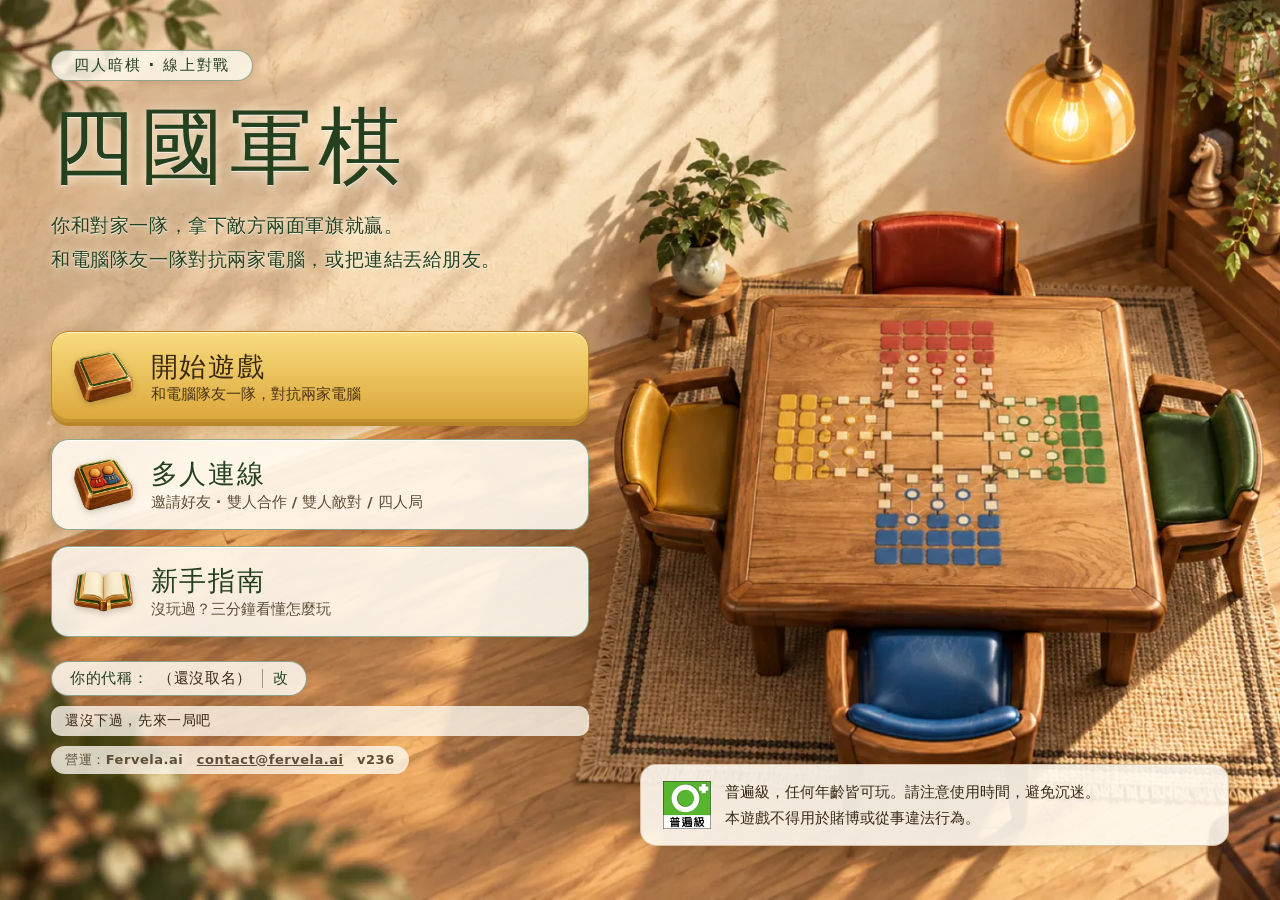
==== commit d49b59d8: "更新遊戲 2026-10-16 08:07" ====
--- a/ui/index.html
+++ b/ui/index.html
@@ -14,7 +14,7 @@
 <meta property="og:description" content="四個人，兩兩一隊。對家是你的隊友，但你看不到他的棋子。打開就能玩，不用下載、不用註冊。">
 <meta property="og:image" content="https://army.fervela.ai/share.png">
 <meta name="twitter:card" content="summary_large_image">
-<link rel="stylesheet" href="theme.css?v=235">
+<link rel="stylesheet" href="theme.css?v=236">
 <!-- 網站人次（T010，營運長 10/15）：Cloudflare 網站分析，不用 Cookie、不送網址參數；寫法照營運長給的一字不差 -->
 <script defer src="https://static.cloudflareinsights.com/beacon.min.js" data-cf-beacon='{"token":"433e064bb2644552aaedad8b05834a93","spa":false}'></script>
 </head>
@@ -88,15 +88,15 @@
     <div class="landing-cards">
       <!-- 卡片的 id 與點擊行為不要動（app.js 綁的是 id）；只換長相與圖示 -->
       <button class="landing-card landing-card--main" id="ldSolo">
-        <img class="landing-card-icon" src="img/home/icon-start.webp?v=235" width="96" height="96" alt="">
+        <img class="landing-card-icon" src="img/home/icon-start.webp?v=236" width="96" height="96" alt="">
         <span><b>開始遊戲</b><small>和電腦隊友一隊，對抗兩家電腦</small></span>
       </button>
       <button class="landing-card" id="ldOnline">
-        <img class="landing-card-icon" src="img/home/icon-online.webp?v=235" width="96" height="96" alt="">
+        <img class="landing-card-icon" src="img/home/icon-online.webp?v=236" width="96" height="96" alt="">
         <span><b>多人連線</b><small>邀請好友 · 雙人合作 / 雙人敵對 / 四人局</small></span>
       </button>
       <button class="landing-card" id="ldGuide">
-        <img class="landing-card-icon" src="img/home/icon-guide.webp?v=235" width="96" height="96" alt="">
+        <img class="landing-card-icon" src="img/home/icon-guide.webp?v=236" width="96" height="96" alt="">
         <span><b>新手指南</b><small>沒玩過？三分鐘看懂怎麼玩</small></span>
       </button>
     </div>
@@ -113,6 +113,31 @@
     </div>
   </div>
 </div>
+<script>
+// 首頁先自己打開，不等遊戲程式（10/16 Miles 手機 Brave：程式被擋或還在下載時，只看到一塊空棋盤）。
+// 帶房號、#lobby 進來的人照舊不顯示首頁，交給 app.js。
+// 看門狗：8 秒後程式還沒跑起來（例如被廣告阻擋擋掉一支檔），就在首頁說清楚怎麼辦。
+(function () {
+  var q = new URLSearchParams(location.search);
+  var deep = location.hash.replace(/^#/, '') || q.get('room') || q.get('r');
+  var ld = document.getElementById('landing');
+  if (ld && !deep) ld.hidden = false;
+  setTimeout(function () {
+    if (window.__armyBooted || !ld) return;
+    ld.hidden = false;
+    var box = document.createElement('div');
+    box.className = 'boot-fail';
+    box.innerHTML = '<b>遊戲程式沒有載入完成。</b><br>如果你開了廣告阻擋（例如 Brave 的盾牌），請對 army.fervela.ai 關掉後重新整理；網路慢的話，稍等一下再重新整理。';
+    var btn = document.createElement('button');
+    btn.className = 'btn btn--primary';
+    btn.textContent = '重新整理';
+    btn.onclick = function () { location.reload(); };
+    box.appendChild(btn);
+    var inner = ld.querySelector('.landing-inner') || ld;
+    inner.insertBefore(box, inner.firstChild);
+  }, 8000);
+})();
+</script>
 <div class="app">
   <header class="topbar">
     <!-- 標題就是回首頁的入口（Lynch：「這頁回不到首頁？」）。
@@ -213,6 +238,6 @@
     </div>
   </aside>
 </div>
-<script type="module" src="app.js?v=235"></script>
+<script type="module" src="app.js?v=236"></script>
 </body>
 </html>
--- a/ui/theme.css
+++ b/ui/theme.css
@@ -1349,3 +1349,8 @@
   .lb-seat.is-me .lb-plate { font-size: 15px; padding: 4px 16px; }
   .lb-room-code b { font-size: 26px; }
 }
+
+/* 程式沒載入完成時的提示（index.html 的看門狗放進首頁最上面） */
+.boot-fail { margin: 0 0 12px; padding: 12px 14px; border-radius: 14px; font-size: 14px; line-height: 1.6;
+  background: #fff4e0; border: 1.5px solid #c99419; color: #3a2a18; }
+.boot-fail .btn { margin-top: 8px; }
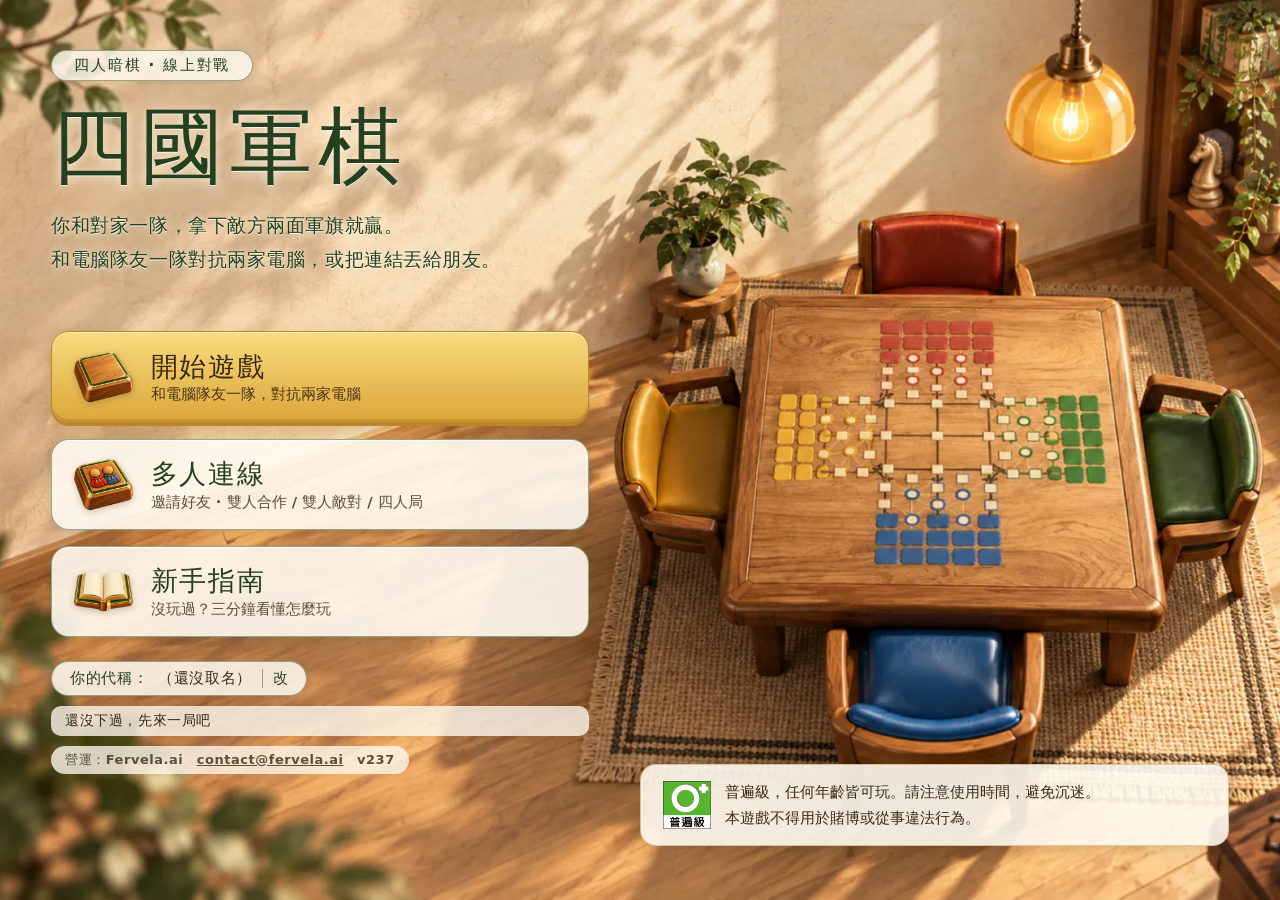
==== commit ab698932: "更新遊戲 2026-10-17 07:00" ====
--- a/ui/index.html
+++ b/ui/index.html
@@ -14,7 +14,7 @@
 <meta property="og:description" content="四個人，兩兩一隊。對家是你的隊友，但你看不到他的棋子。打開就能玩，不用下載、不用註冊。">
 <meta property="og:image" content="https://army.fervela.ai/share.png">
 <meta name="twitter:card" content="summary_large_image">
-<link rel="stylesheet" href="theme.css?v=236">
+<link rel="stylesheet" href="theme.css?v=237">
 <!-- 網站人次（T010，營運長 10/15）：Cloudflare 網站分析，不用 Cookie、不送網址參數；寫法照營運長給的一字不差 -->
 <script defer src="https://static.cloudflareinsights.com/beacon.min.js" data-cf-beacon='{"token":"433e064bb2644552aaedad8b05834a93","spa":false}'></script>
 </head>
@@ -88,15 +88,15 @@
     <div class="landing-cards">
       <!-- 卡片的 id 與點擊行為不要動（app.js 綁的是 id）；只換長相與圖示 -->
       <button class="landing-card landing-card--main" id="ldSolo">
-        <img class="landing-card-icon" src="img/home/icon-start.webp?v=236" width="96" height="96" alt="">
+        <img class="landing-card-icon" src="img/home/icon-start.webp?v=237" width="96" height="96" alt="">
         <span><b>開始遊戲</b><small>和電腦隊友一隊，對抗兩家電腦</small></span>
       </button>
       <button class="landing-card" id="ldOnline">
-        <img class="landing-card-icon" src="img/home/icon-online.webp?v=236" width="96" height="96" alt="">
+        <img class="landing-card-icon" src="img/home/icon-online.webp?v=237" width="96" height="96" alt="">
         <span><b>多人連線</b><small>邀請好友 · 雙人合作 / 雙人敵對 / 四人局</small></span>
       </button>
       <button class="landing-card" id="ldGuide">
-        <img class="landing-card-icon" src="img/home/icon-guide.webp?v=236" width="96" height="96" alt="">
+        <img class="landing-card-icon" src="img/home/icon-guide.webp?v=237" width="96" height="96" alt="">
         <span><b>新手指南</b><small>沒玩過？三分鐘看懂怎麼玩</small></span>
       </button>
     </div>
@@ -238,6 +238,6 @@
     </div>
   </aside>
 </div>
-<script type="module" src="app.js?v=236"></script>
+<script type="module" src="app.js?v=237"></script>
 </body>
 </html>
--- a/ui/theme.css
+++ b/ui/theme.css
@@ -909,6 +909,10 @@
   .landing-chip { font-size: 13px; padding: 3px 16px; }
   .landing-title { margin: 8px 0 6px; font-size: clamp(40px, 12.5vw, 64px); }
   .landing-sub { font-size: clamp(12.5px, 3.6vw, 16px); line-height: 1.7; }
+  /* 10/17 Miles 看 App 版：系統字體調大時說明會擠成三行、壓到紅椅子上的小人。加一層淡米底，
+     字放大壓到圖也看得清楚（App 殼的文字縮放另請架構長固定 100%）。 */
+  .landing-sub { align-self: stretch; margin: 2px -8px 0; padding: 3px 8px; border-radius: 12px;  /* 左右負邊距：底往外推，文字寬度不變，一般字級不會因此多斷一行 */
+    background: rgba(255,250,240,.78); box-shadow: 0 2px 8px rgba(90,60,25,.10); }
   /* 桌子那一段：至少留 110px，有空間就全部給它（卡片自然沉到桌子下緣） */
   .landing-gap { flex: 1 0 110px; }
   .landing-cards { gap: 8px; }
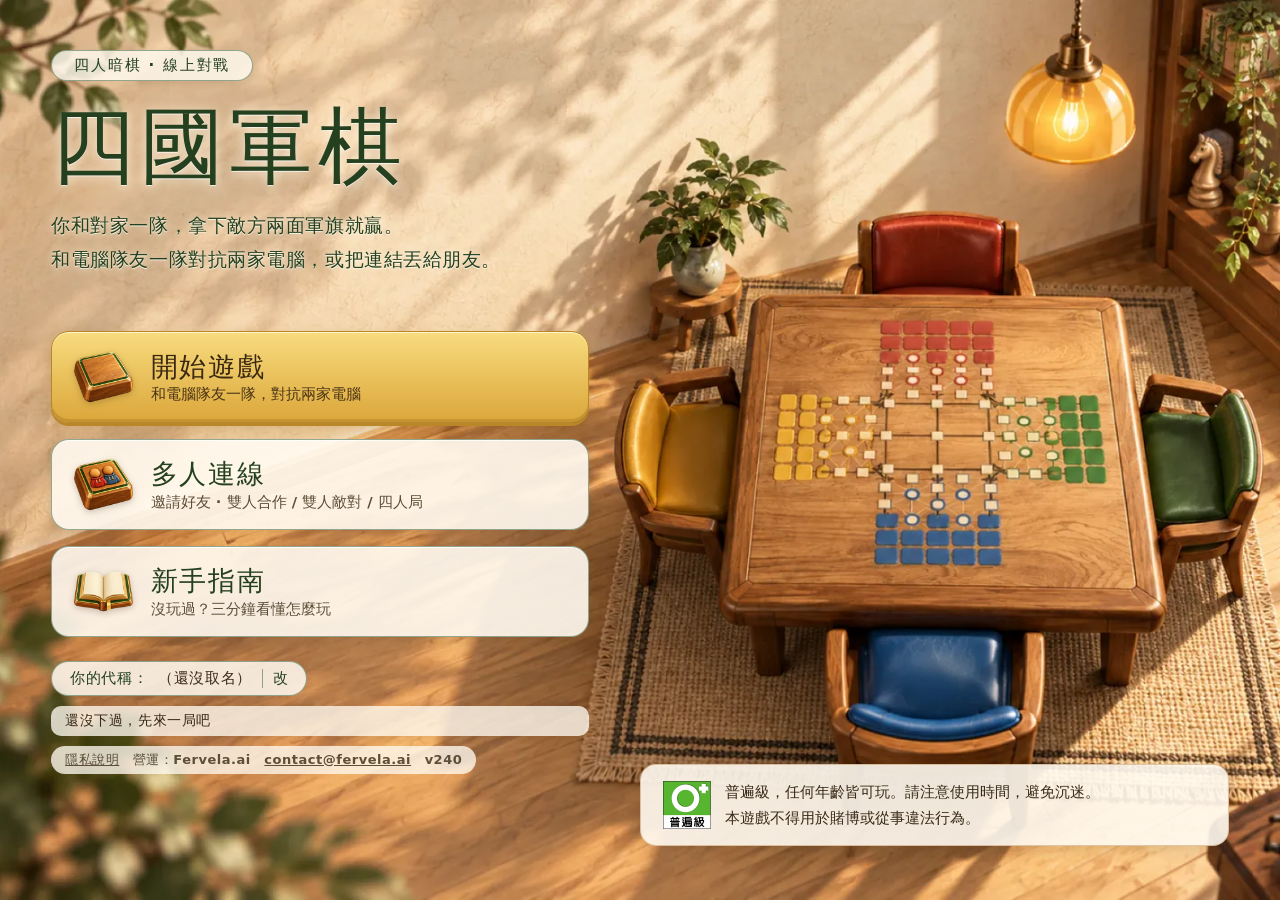
==== commit 28a6be06: "更新遊戲 2026-10-19 10:44" ====
--- a/ui/index.html
+++ b/ui/index.html
@@ -12,9 +12,11 @@
 <meta property="og:url" content="https://army.fervela.ai/ui/">
 <meta property="og:title" content="四國軍棋 線上版｜四人暗棋，打開就能玩">
 <meta property="og:description" content="四個人，兩兩一隊。對家是你的隊友，但你看不到他的棋子。打開就能玩，不用下載、不用註冊。">
-<meta property="og:image" content="https://army.fervela.ai/share.png">
+<meta property="og:image" content="https://army.fervela.ai/ui/img/share/invite-v1.jpg">
+<meta property="og:image:width" content="1200">
+<meta property="og:image:height" content="630">
 <meta name="twitter:card" content="summary_large_image">
-<link rel="stylesheet" href="theme.css?v=237">
+<link rel="stylesheet" href="theme.css?v=240">
 <!-- 網站人次（T010，營運長 10/15）：Cloudflare 網站分析，不用 Cookie、不送網址參數；寫法照營運長給的一字不差 -->
 <script defer src="https://static.cloudflareinsights.com/beacon.min.js" data-cf-beacon='{"token":"433e064bb2644552aaedad8b05834a93","spa":false}'></script>
 </head>
@@ -88,15 +90,15 @@
     <div class="landing-cards">
       <!-- 卡片的 id 與點擊行為不要動（app.js 綁的是 id）；只換長相與圖示 -->
       <button class="landing-card landing-card--main" id="ldSolo">
-        <img class="landing-card-icon" src="img/home/icon-start.webp?v=237" width="96" height="96" alt="">
+        <img class="landing-card-icon" src="img/home/icon-start.webp?v=240" width="96" height="96" alt="">
         <span><b>開始遊戲</b><small>和電腦隊友一隊，對抗兩家電腦</small></span>
       </button>
       <button class="landing-card" id="ldOnline">
-        <img class="landing-card-icon" src="img/home/icon-online.webp?v=237" width="96" height="96" alt="">
+        <img class="landing-card-icon" src="img/home/icon-online.webp?v=240" width="96" height="96" alt="">
         <span><b>多人連線</b><small>邀請好友 · 雙人合作 / 雙人敵對 / 四人局</small></span>
       </button>
       <button class="landing-card" id="ldGuide">
-        <img class="landing-card-icon" src="img/home/icon-guide.webp?v=237" width="96" height="96" alt="">
+        <img class="landing-card-icon" src="img/home/icon-guide.webp?v=240" width="96" height="96" alt="">
         <span><b>新手指南</b><small>沒玩過？三分鐘看懂怎麼玩</small></span>
       </button>
     </div>
@@ -109,7 +111,7 @@
         <img src="rating-general.png" width="48" height="48" alt="普遍級">
         <span>普遍級，任何年齡皆可玩。請注意使用時間，避免沉迷。<br>本遊戲不得用於賭博或從事違法行為。</span>
       </div>
-      <p class="landing-foot landing-op">營運：Fervela.ai　<a href="mailto:contact@fervela.ai">contact@fervela.ai</a>　<span id="ldVer"></span></p>
+      <p class="landing-foot landing-op"><a href="#" id="ldPrivacy">隱私說明</a>　營運：Fervela.ai　<a href="mailto:contact@fervela.ai">contact@fervela.ai</a>　<span id="ldVer"></span></p>
     </div>
   </div>
 </div>
@@ -238,6 +240,6 @@
     </div>
   </aside>
 </div>
-<script type="module" src="app.js?v=237"></script>
+<script type="module" src="app.js?v=240"></script>
 </body>
 </html>
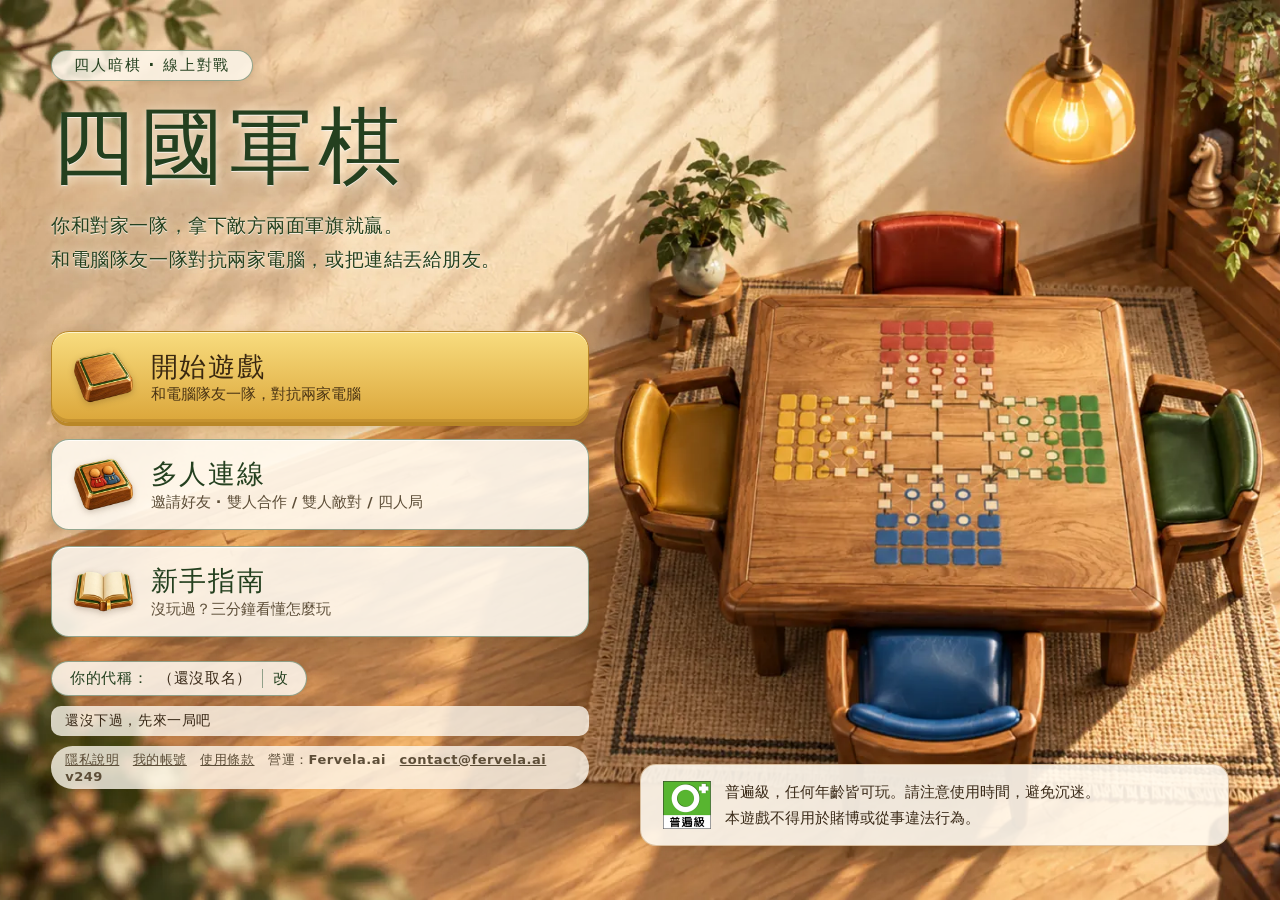
==== commit 5fd4de06: "更新遊戲 2026-10-21 05:07" ====
--- a/ui/index.html
+++ b/ui/index.html
@@ -16,7 +16,7 @@
 <meta property="og:image:width" content="1200">
 <meta property="og:image:height" content="630">
 <meta name="twitter:card" content="summary_large_image">
-<link rel="stylesheet" href="theme.css?v=240">
+<link rel="stylesheet" href="theme.css?v=249">
 <!-- 網站人次（T010，營運長 10/15）：Cloudflare 網站分析，不用 Cookie、不送網址參數；寫法照營運長給的一字不差 -->
 <script defer src="https://static.cloudflareinsights.com/beacon.min.js" data-cf-beacon='{"token":"433e064bb2644552aaedad8b05834a93","spa":false}'></script>
 </head>
@@ -90,15 +90,15 @@
     <div class="landing-cards">
       <!-- 卡片的 id 與點擊行為不要動（app.js 綁的是 id）；只換長相與圖示 -->
       <button class="landing-card landing-card--main" id="ldSolo">
-        <img class="landing-card-icon" src="img/home/icon-start.webp?v=240" width="96" height="96" alt="">
+        <img class="landing-card-icon" src="img/home/icon-start.webp?v=249" width="96" height="96" alt="">
         <span><b>開始遊戲</b><small>和電腦隊友一隊，對抗兩家電腦</small></span>
       </button>
       <button class="landing-card" id="ldOnline">
-        <img class="landing-card-icon" src="img/home/icon-online.webp?v=240" width="96" height="96" alt="">
+        <img class="landing-card-icon" src="img/home/icon-online.webp?v=249" width="96" height="96" alt="">
         <span><b>多人連線</b><small>邀請好友 · 雙人合作 / 雙人敵對 / 四人局</small></span>
       </button>
       <button class="landing-card" id="ldGuide">
-        <img class="landing-card-icon" src="img/home/icon-guide.webp?v=240" width="96" height="96" alt="">
+        <img class="landing-card-icon" src="img/home/icon-guide.webp?v=249" width="96" height="96" alt="">
         <span><b>新手指南</b><small>沒玩過？三分鐘看懂怎麼玩</small></span>
       </button>
     </div>
@@ -111,7 +111,7 @@
         <img src="rating-general.png" width="48" height="48" alt="普遍級">
         <span>普遍級，任何年齡皆可玩。請注意使用時間，避免沉迷。<br>本遊戲不得用於賭博或從事違法行為。</span>
       </div>
-      <p class="landing-foot landing-op"><a href="#" id="ldPrivacy">隱私說明</a>　營運：Fervela.ai　<a href="mailto:contact@fervela.ai">contact@fervela.ai</a>　<span id="ldVer"></span></p>
+      <p class="landing-foot landing-op"><a href="#" id="ldPrivacy">隱私說明</a>　<a href="#" id="ldAccount">我的帳號</a>　<a href="#" id="ldTerms">使用條款</a>　營運：Fervela.ai　<a href="mailto:contact@fervela.ai">contact@fervela.ai</a>　<span id="ldVer"></span></p>
     </div>
   </div>
 </div>
@@ -176,6 +176,8 @@
         <button class="btn" id="resign">認輸離開</button>
         <label class="toggle"><input type="checkbox" id="soundOn" checked> 音效</label>
         <button class="btn" id="restart">重新開局</button>
+        <button class="btn" id="accountBtn">我的帳號</button>
+        <button class="btn" id="reportBtn">檢舉代稱</button>
       </div>
     </div>
   </header>
@@ -220,6 +222,7 @@
            （Lynch：「勝利畫面希望也要秀出這局的名稱」）。 -->
       <p class="overlay-code" id="overlayCode"></p>
       <button class="btn btn--primary overlay-btn" id="overlayAgain">再玩一局</button>
+      <button class="btn overlay-btn" id="overlayShare" hidden>找朋友來下一局</button>
     </div>
   </div>
 
@@ -240,6 +243,6 @@
     </div>
   </aside>
 </div>
-<script type="module" src="app.js?v=240"></script>
+<script type="module" src="app.js?v=249"></script>
 </body>
 </html>
--- a/ui/theme.css
+++ b/ui/theme.css
@@ -419,6 +419,9 @@
 .saved-row .btn { padding: 4px 10px; font-size: 13px; }
 .saved-row .spacer { margin-left: auto; }
 .modal-empty { color: var(--ink-soft); font-size: 14px; padding: 8px 2px; }
+.modal-note.is-warn { color: var(--camp-stroke); font-weight: 600; }
+.report-row { display: flex; gap: 8px; margin: 8px 0; flex-wrap: wrap; }
+.terms-body ol { padding-left: 1.4em; } .terms-body li { margin: 6px 0; }
 .btn--danger { color: var(--camp-stroke); border-color: var(--camp-stroke); }
 
 /* 走法提示的顏色＝看棋的人自己的隊色 */
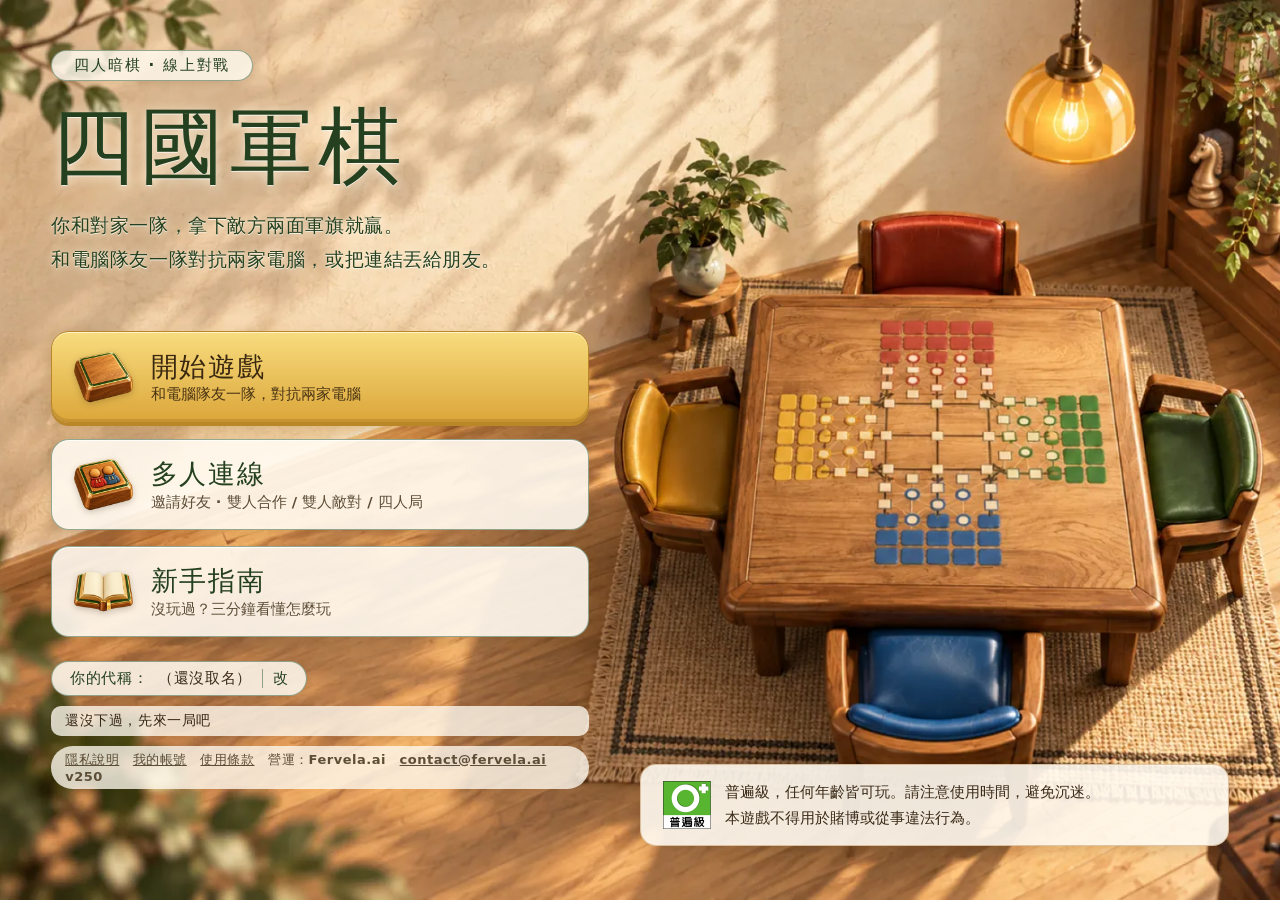
==== commit 947c34ed: "更新遊戲 2026-10-23 00:24" ====
--- a/ui/index.html
+++ b/ui/index.html
@@ -16,7 +16,7 @@
 <meta property="og:image:width" content="1200">
 <meta property="og:image:height" content="630">
 <meta name="twitter:card" content="summary_large_image">
-<link rel="stylesheet" href="theme.css?v=249">
+<link rel="stylesheet" href="theme.css?v=250">
 <!-- 網站人次（T010，營運長 10/15）：Cloudflare 網站分析，不用 Cookie、不送網址參數；寫法照營運長給的一字不差 -->
 <script defer src="https://static.cloudflareinsights.com/beacon.min.js" data-cf-beacon='{"token":"433e064bb2644552aaedad8b05834a93","spa":false}'></script>
 </head>
@@ -90,15 +90,15 @@
     <div class="landing-cards">
       <!-- 卡片的 id 與點擊行為不要動（app.js 綁的是 id）；只換長相與圖示 -->
       <button class="landing-card landing-card--main" id="ldSolo">
-        <img class="landing-card-icon" src="img/home/icon-start.webp?v=249" width="96" height="96" alt="">
+        <img class="landing-card-icon" src="img/home/icon-start.webp?v=250" width="96" height="96" alt="">
         <span><b>開始遊戲</b><small>和電腦隊友一隊，對抗兩家電腦</small></span>
       </button>
       <button class="landing-card" id="ldOnline">
-        <img class="landing-card-icon" src="img/home/icon-online.webp?v=249" width="96" height="96" alt="">
+        <img class="landing-card-icon" src="img/home/icon-online.webp?v=250" width="96" height="96" alt="">
         <span><b>多人連線</b><small>邀請好友 · 雙人合作 / 雙人敵對 / 四人局</small></span>
       </button>
       <button class="landing-card" id="ldGuide">
-        <img class="landing-card-icon" src="img/home/icon-guide.webp?v=249" width="96" height="96" alt="">
+        <img class="landing-card-icon" src="img/home/icon-guide.webp?v=250" width="96" height="96" alt="">
         <span><b>新手指南</b><small>沒玩過？三分鐘看懂怎麼玩</small></span>
       </button>
     </div>
@@ -243,6 +243,6 @@
     </div>
   </aside>
 </div>
-<script type="module" src="app.js?v=249"></script>
+<script type="module" src="app.js?v=250"></script>
 </body>
 </html>
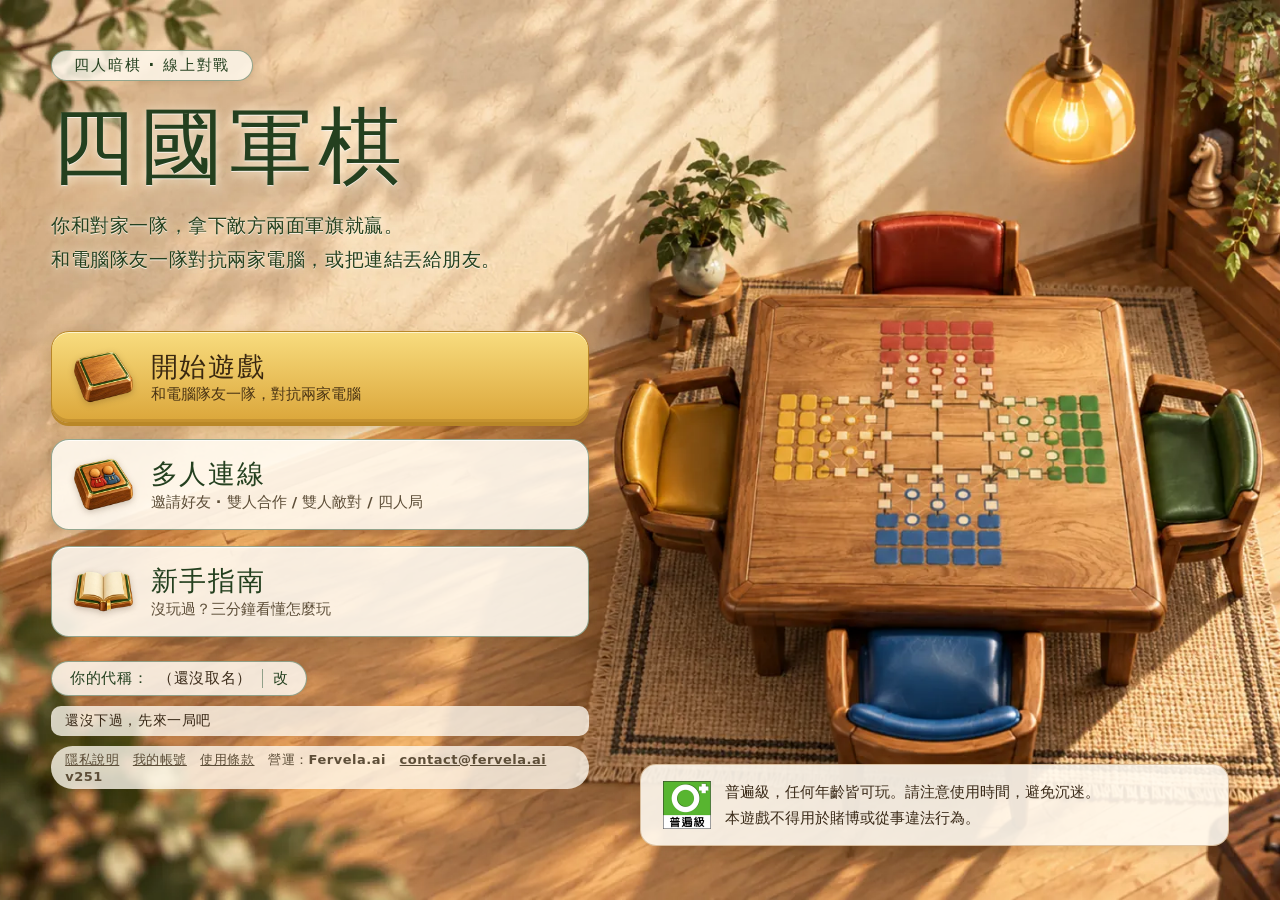
==== commit c43b329c: "更新遊戲 2026-10-28 02:07" ====
--- a/ui/index.html
+++ b/ui/index.html
@@ -16,7 +16,7 @@
 <meta property="og:image:width" content="1200">
 <meta property="og:image:height" content="630">
 <meta name="twitter:card" content="summary_large_image">
-<link rel="stylesheet" href="theme.css?v=250">
+<link rel="stylesheet" href="theme.css?v=251">
 <!-- 網站人次（T010，營運長 10/15）：Cloudflare 網站分析，不用 Cookie、不送網址參數；寫法照營運長給的一字不差 -->
 <script defer src="https://static.cloudflareinsights.com/beacon.min.js" data-cf-beacon='{"token":"433e064bb2644552aaedad8b05834a93","spa":false}'></script>
 </head>
@@ -90,15 +90,15 @@
     <div class="landing-cards">
       <!-- 卡片的 id 與點擊行為不要動（app.js 綁的是 id）；只換長相與圖示 -->
       <button class="landing-card landing-card--main" id="ldSolo">
-        <img class="landing-card-icon" src="img/home/icon-start.webp?v=250" width="96" height="96" alt="">
+        <img class="landing-card-icon" src="img/home/icon-start.webp?v=251" width="96" height="96" alt="">
         <span><b>開始遊戲</b><small>和電腦隊友一隊，對抗兩家電腦</small></span>
       </button>
       <button class="landing-card" id="ldOnline">
-        <img class="landing-card-icon" src="img/home/icon-online.webp?v=250" width="96" height="96" alt="">
+        <img class="landing-card-icon" src="img/home/icon-online.webp?v=251" width="96" height="96" alt="">
         <span><b>多人連線</b><small>邀請好友 · 雙人合作 / 雙人敵對 / 四人局</small></span>
       </button>
       <button class="landing-card" id="ldGuide">
-        <img class="landing-card-icon" src="img/home/icon-guide.webp?v=250" width="96" height="96" alt="">
+        <img class="landing-card-icon" src="img/home/icon-guide.webp?v=251" width="96" height="96" alt="">
         <span><b>新手指南</b><small>沒玩過？三分鐘看懂怎麼玩</small></span>
       </button>
     </div>
@@ -243,6 +243,6 @@
     </div>
   </aside>
 </div>
-<script type="module" src="app.js?v=250"></script>
+<script type="module" src="app.js?v=251"></script>
 </body>
 </html>
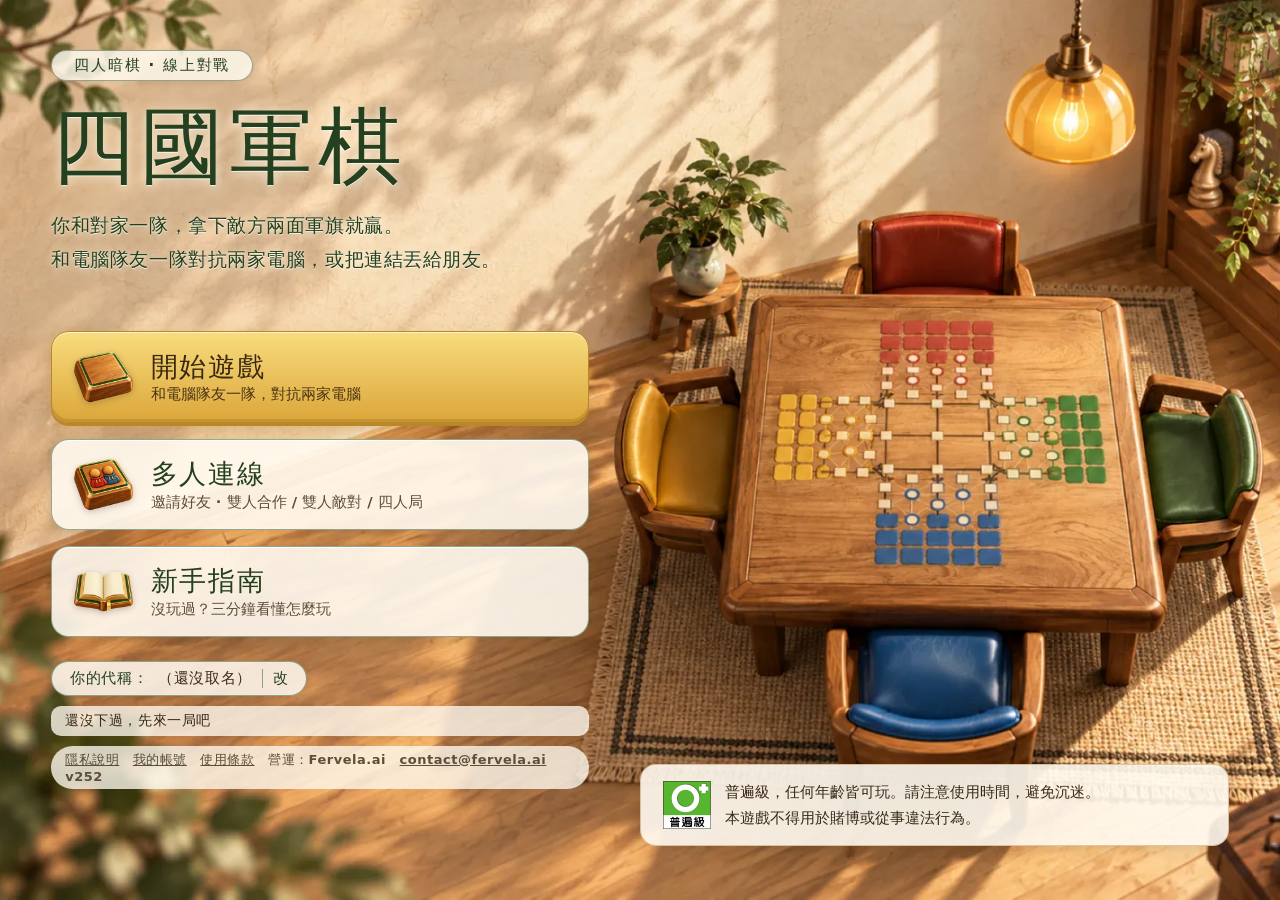
==== commit 0c8cc193: "更新遊戲 2026-10-28 02:09" ====
--- a/ui/index.html
+++ b/ui/index.html
@@ -16,7 +16,7 @@
 <meta property="og:image:width" content="1200">
 <meta property="og:image:height" content="630">
 <meta name="twitter:card" content="summary_large_image">
-<link rel="stylesheet" href="theme.css?v=251">
+<link rel="stylesheet" href="theme.css?v=252">
 <!-- 網站人次（T010，營運長 10/15）：Cloudflare 網站分析，不用 Cookie、不送網址參數；寫法照營運長給的一字不差 -->
 <script defer src="https://static.cloudflareinsights.com/beacon.min.js" data-cf-beacon='{"token":"433e064bb2644552aaedad8b05834a93","spa":false}'></script>
 </head>
@@ -90,15 +90,15 @@
     <div class="landing-cards">
       <!-- 卡片的 id 與點擊行為不要動（app.js 綁的是 id）；只換長相與圖示 -->
       <button class="landing-card landing-card--main" id="ldSolo">
-        <img class="landing-card-icon" src="img/home/icon-start.webp?v=251" width="96" height="96" alt="">
+        <img class="landing-card-icon" src="img/home/icon-start.webp?v=252" width="96" height="96" alt="">
         <span><b>開始遊戲</b><small>和電腦隊友一隊，對抗兩家電腦</small></span>
       </button>
       <button class="landing-card" id="ldOnline">
-        <img class="landing-card-icon" src="img/home/icon-online.webp?v=251" width="96" height="96" alt="">
+        <img class="landing-card-icon" src="img/home/icon-online.webp?v=252" width="96" height="96" alt="">
         <span><b>多人連線</b><small>邀請好友 · 雙人合作 / 雙人敵對 / 四人局</small></span>
       </button>
       <button class="landing-card" id="ldGuide">
-        <img class="landing-card-icon" src="img/home/icon-guide.webp?v=251" width="96" height="96" alt="">
+        <img class="landing-card-icon" src="img/home/icon-guide.webp?v=252" width="96" height="96" alt="">
         <span><b>新手指南</b><small>沒玩過？三分鐘看懂怎麼玩</small></span>
       </button>
     </div>
@@ -243,6 +243,6 @@
     </div>
   </aside>
 </div>
-<script type="module" src="app.js?v=251"></script>
+<script type="module" src="app.js?v=252"></script>
 </body>
 </html>
